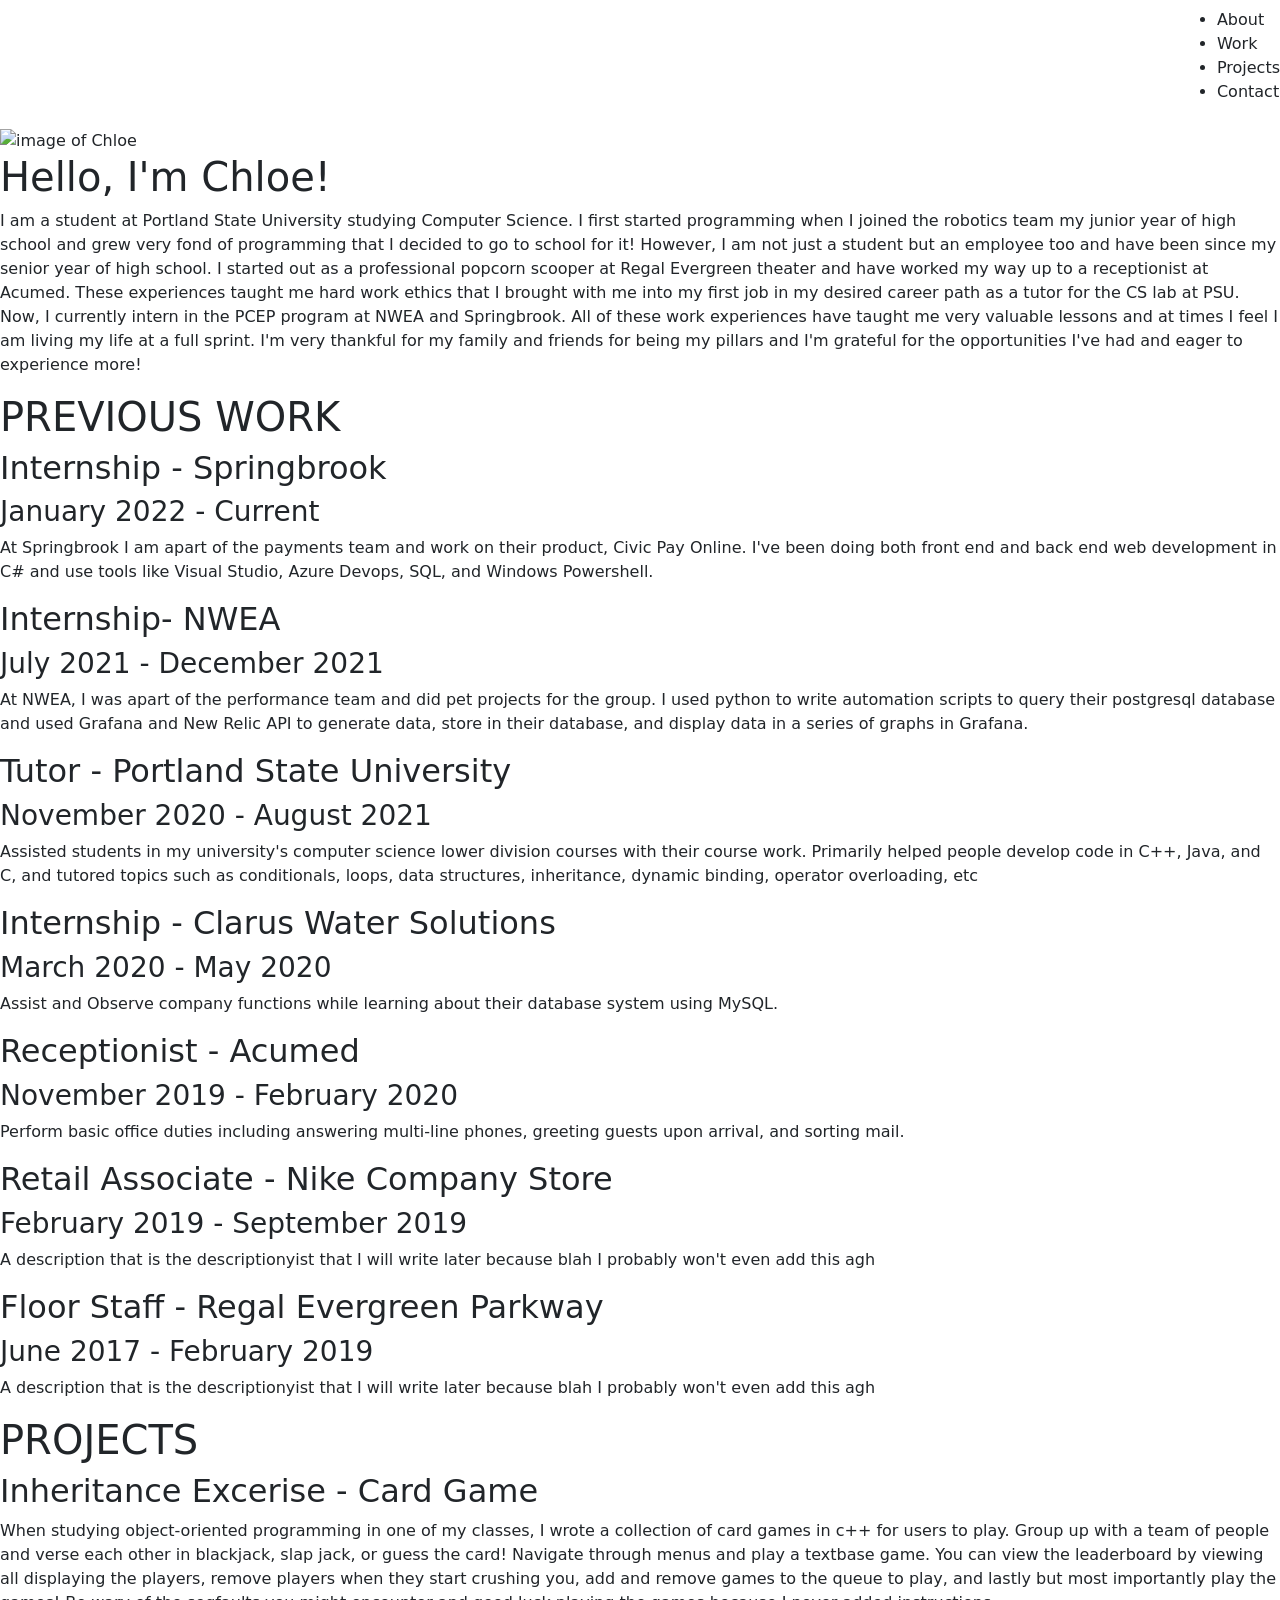
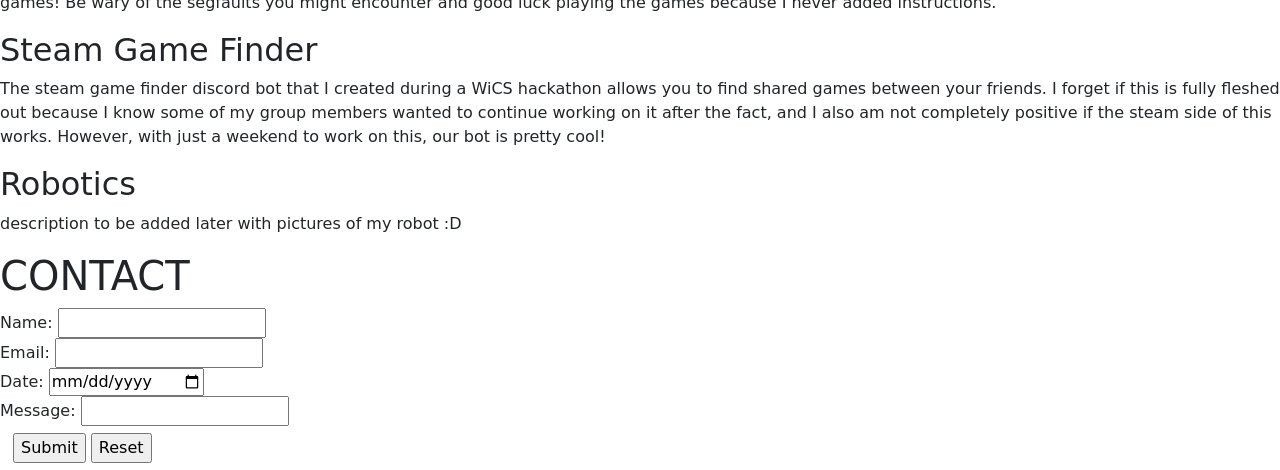
==== index.html @ a18c708b "Rename home_page.html to index.html" ====
<!DOCTYPE html>
<html lang="en">

<head>
    <meta charset="UTF-8" />
    <meta http-equiv="X-UA-Compatible" content="IE=edge" />
    <meta name="viewport" content="width=device-width, initial-scale=1.0" />
    <link rel="stylesheet" href="https://cdn.jsdelivr.net/npm/bootstrap@5.0.2/dist/css/bootstrap.min.css" />
    <link rel="stylesheet" href="../final_project/styles.css" />
    <link rel="stylesheet" href="../final_project/home_page.css" />
    <title>Chloe Holland</title>
</head>

<body>
    <div class="navbar-wrapper">
        <nav class="navbar">
            <img href="#" />
            <!-- <div class="dropdown">
                <button class="dropbtn">Menu</button>
                <div class="dropdown-content"> -->
            <ul class="nav-list">
                <li class="list-item">
                    <a class="nav-link" href="#about"> About</a>
                </li>
                <li class="list-item">
                    <a class="nav-link" href="#prev-work">Work</a>
                </li>
                <li class="list-item">
                    <a class="nav-link" href="#projects">Projects</a>
                </li>
                <li class="list-item">
                    <a class="nav-link" href="#contact">Contact</a>
                </li>
            </ul>
            <!-- </div>
            </div> -->
        </nav>
    </div>

    <div id="about">
        <!-- <h1>ABOUT</h1> -->
        <img class="image" src="picture.jpeg" alt="image of Chloe" width="200" height="200" />
        <h1>Hello, I'm Chloe!</h1>
        <p class="text">
            I am a student at Portland State University studying Computer Science. I first started programming when I joined the robotics team my junior year of high school and grew very fond of programming that I decided to go to school for it! However, I am not
            just a student but an employee too and have been since my senior year of high school. I started out as a professional popcorn scooper at Regal Evergreen theater and have worked my way up to a receptionist at Acumed. These experiences taught
            me hard work ethics that I brought with me into my first job in my desired career path as a tutor for the CS lab at PSU. Now, I currently intern in the PCEP program at NWEA and Springbrook. All of these work experiences have taught me very
            valuable lessons and at times I feel I am living my life at a full sprint. I'm very thankful for my family and friends for being my pillars and I'm grateful for the opportunities I've had and eager to experience more!
        </p>
    </div>
    <div id="prev-work">
        <h1>PREVIOUS WORK</h1>
        <h2>Internship - Springbrook</h2>
        <h3>January 2022 - Current</h3>
        <p>
            At Springbrook I am apart of the payments team and work on their product, Civic Pay Online. I've been doing both front end and back end web development in C# and use tools like Visual Studio, Azure Devops, SQL, and Windows Powershell.
        </p>
        <h2>Internship- NWEA</h2>
        <h3>July 2021 - December 2021</h3>
        <p>
            At NWEA, I was apart of the performance team and did pet projects for the group. I used python to write automation scripts to query their postgresql database and used Grafana and New Relic API to generate data, store in their database, and display data
            in a series of graphs in Grafana.
        </p>
        <h2>Tutor - Portland State University</h2>
        <h3>November 2020 - August 2021</h3>
        <p>
            Assisted students in my university's computer science lower division courses with their course work. Primarily helped people develop code in C++, Java, and C, and tutored topics such as conditionals, loops, data structures, inheritance, dynamic binding,
            operator overloading, etc
        </p>
        <h2>Internship - Clarus Water Solutions</h2>
        <h3>March 2020 - May 2020</h3>
        <p>
            Assist and Observe company functions while learning about their database system using MySQL.
        </p>
        <h2>Receptionist - Acumed</h2>
        <h3>November 2019 - February 2020</h3>
        <p>
            Perform basic office duties including answering multi-line phones, greeting guests upon arrival, and sorting mail.
        </p>
        <h2>Retail Associate - Nike Company Store</h2>
        <h3>February 2019 - September 2019</h3>
        <p>
            A description that is the descriptionyist that I will write later because blah I probably won't even add this agh
        </p>
        <h2>Floor Staff - Regal Evergreen Parkway</h2>
        <h3>June 2017 - February 2019</h3>
        <p>
            A description that is the descriptionyist that I will write later because blah I probably won't even add this agh
        </p>
    </div>
    <div id="projects">
        <h1>PROJECTS</h1>
        <h2>Inheritance Excerise - Card Game</h2>
        <p>
            When studying object-oriented programming in one of my classes, I wrote a collection of card games in c++ for users to play. Group up with a team of people and verse each other in blackjack, slap jack, or guess the card! Navigate through menus and play
            a textbase game. You can view the leaderboard by viewing all displaying the players, remove players when they start crushing you, add and remove games to the queue to play, and lastly but most importantly play the games! Be wary of the segfaults
            you might encounter and good luck playing the games because I never added instructions.
        </p>
        <h2>Steam Game Finder</h2>
        <p>
            The steam game finder discord bot that I created during a WiCS hackathon allows you to find shared games between your friends. I forget if this is fully fleshed out because I know some of my group members wanted to continue working on it after the fact,
            and I also am not completely positive if the steam side of this works. However, with just a weekend to work on this, our bot is pretty cool!
        </p>
        <h2>Robotics</h2>
        <p>description to be added later with pictures of my robot :D</p>
    </div>
    <div id="contact">
        <h1>CONTACT</h1>
        <form>
            <label class="label" for="name">Name: </label>
            <input type="text" name="Name" id="name" /> <br />
            <label class="label" for="email">Email: </label>
            <input type="email" name="Email" id="email" /> <br />
            <label class="label" for="date">Date: </label>
            <input type="date" name="Date" id="date" /> <br />
            <label class="label" for="message">Message: </label>
            <input type="text" name="Message" id="message" /> <br />
            <div class="btn">
                <input type="submit" value="Submit" />
                <input type="reset" value="Reset" />
            </div>
        </form>
    </div>
</body>

</html>
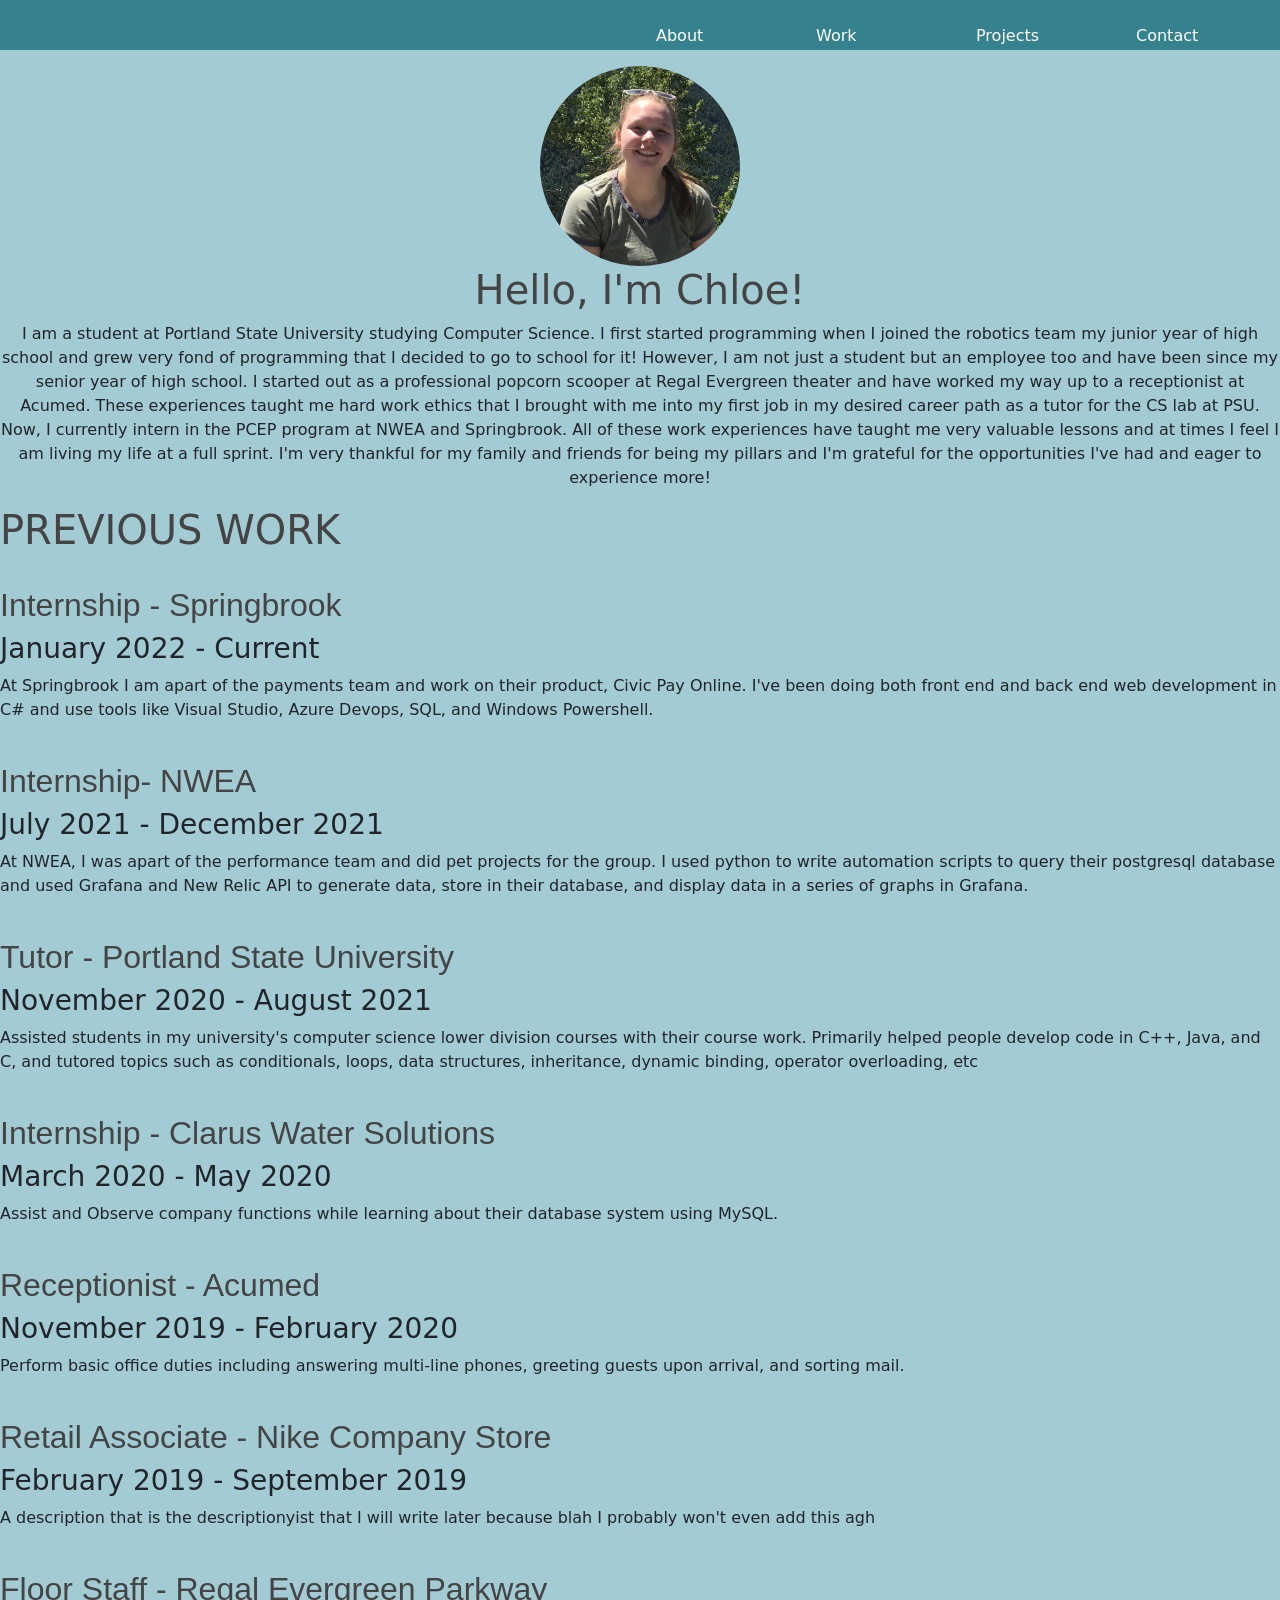
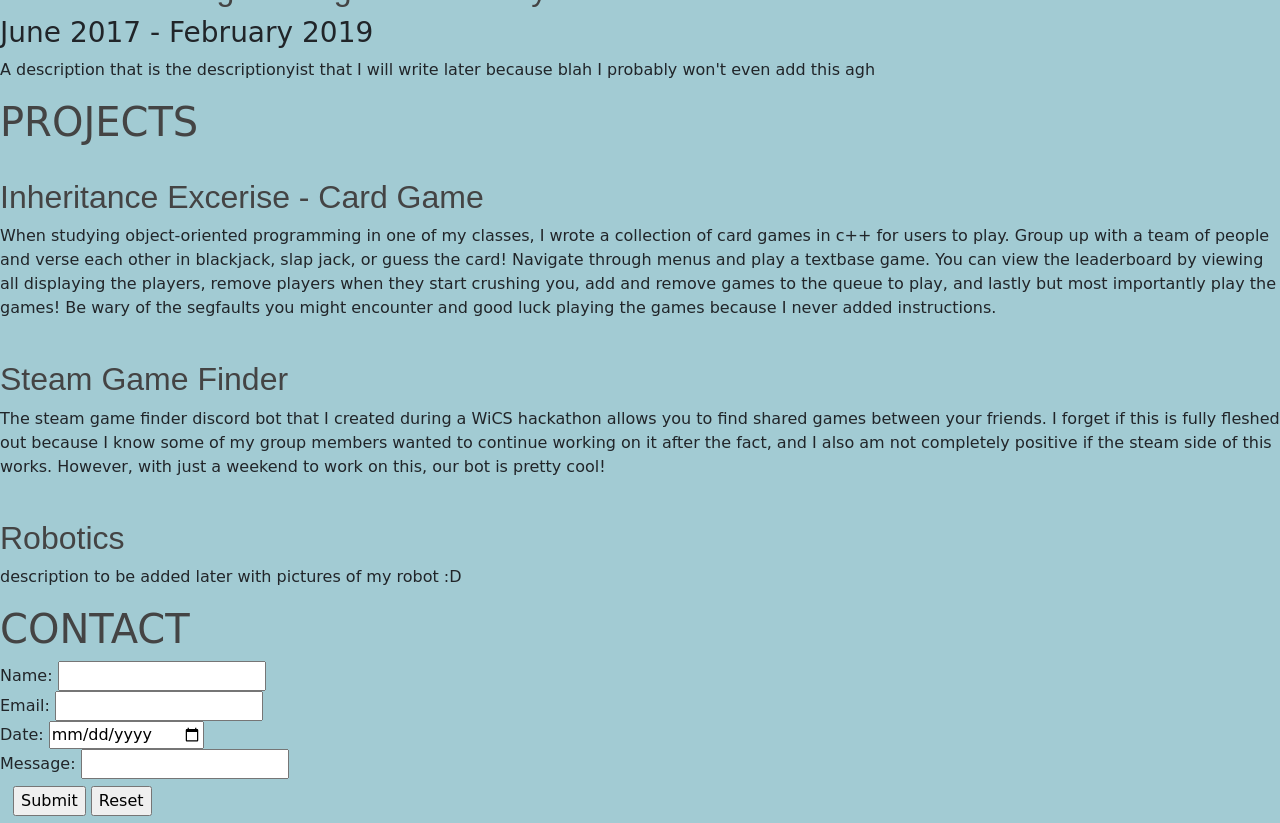
==== commit 26adec4b: "fix link to css page" ====
--- a/index.html
+++ b/index.html
@@ -6,8 +6,8 @@
     <meta http-equiv="X-UA-Compatible" content="IE=edge" />
     <meta name="viewport" content="width=device-width, initial-scale=1.0" />
     <link rel="stylesheet" href="https://cdn.jsdelivr.net/npm/bootstrap@5.0.2/dist/css/bootstrap.min.css" />
-    <link rel="stylesheet" href="../final_project/styles.css" />
-    <link rel="stylesheet" href="../final_project/home_page.css" />
+    <link rel="stylesheet" href="../styles.css" />
+    <link rel="stylesheet" href="../home_page.css" />
     <title>Chloe Holland</title>
 </head>
 
@@ -123,4 +123,4 @@
     </div>
 </body>
 
-</html>
+</html>
--- a/styles.css
+++ b/styles.css
@@ -0,0 +1,7 @@
+:root {
+    --primary: rgb(54, 129, 142);
+    --primarymid: rgb(113, 176, 187);
+    --primarylight: rgb(162, 203, 211);
+    --secondary: #555555;
+    --text: #444444;
+}
--- a/home_page.css
+++ b/home_page.css
@@ -0,0 +1,65 @@
+.navbar-wrapper {
+    width: 100%;
+    height: auto;
+    background-color: var(--primary);
+}
+
+.navbar {
+    display: grid;
+    grid-template-columns: 3fr 3fr;
+    height: 50px;
+    align-items: center;
+    overflow: hidden;
+}
+
+.nav-list {
+    list-style-type: none;
+    display: grid;
+    grid-template-columns: repeat(4, 1fr);
+    margin: 0;
+    padding: 0;
+}
+
+.list-item {
+    display: inline-block;
+}
+
+.nav-link {
+    display: block;
+    padding: 1em;
+    background-color: lightgray;
+    background-color: var(--primary);
+    color: white;
+    text-decoration: none;
+}
+
+.nav-link:hover {
+    background-color: var(--secondary);
+    color: white;
+}
+
+body {
+    background-color: var(--primarylight);
+    /* padding-top: 2em; */
+    /* display: grid;
+    grid-template-rows: repeat(5, 3fr); */
+}
+
+h1 {
+    color: #444444;
+}
+
+h2 {
+    padding-top: 0.75em;
+    color: #444444;
+    font-family: 'Lucida Sans', 'Lucida Sans Regular', 'Lucida Grande', 'Lucida Sans Unicode', Geneva, Verdana, sans-serif;
+}
+
+#about {
+    text-align: center;
+    padding-top: 1em;
+}
+
+#about .image {
+    border-radius: 100%;
+}
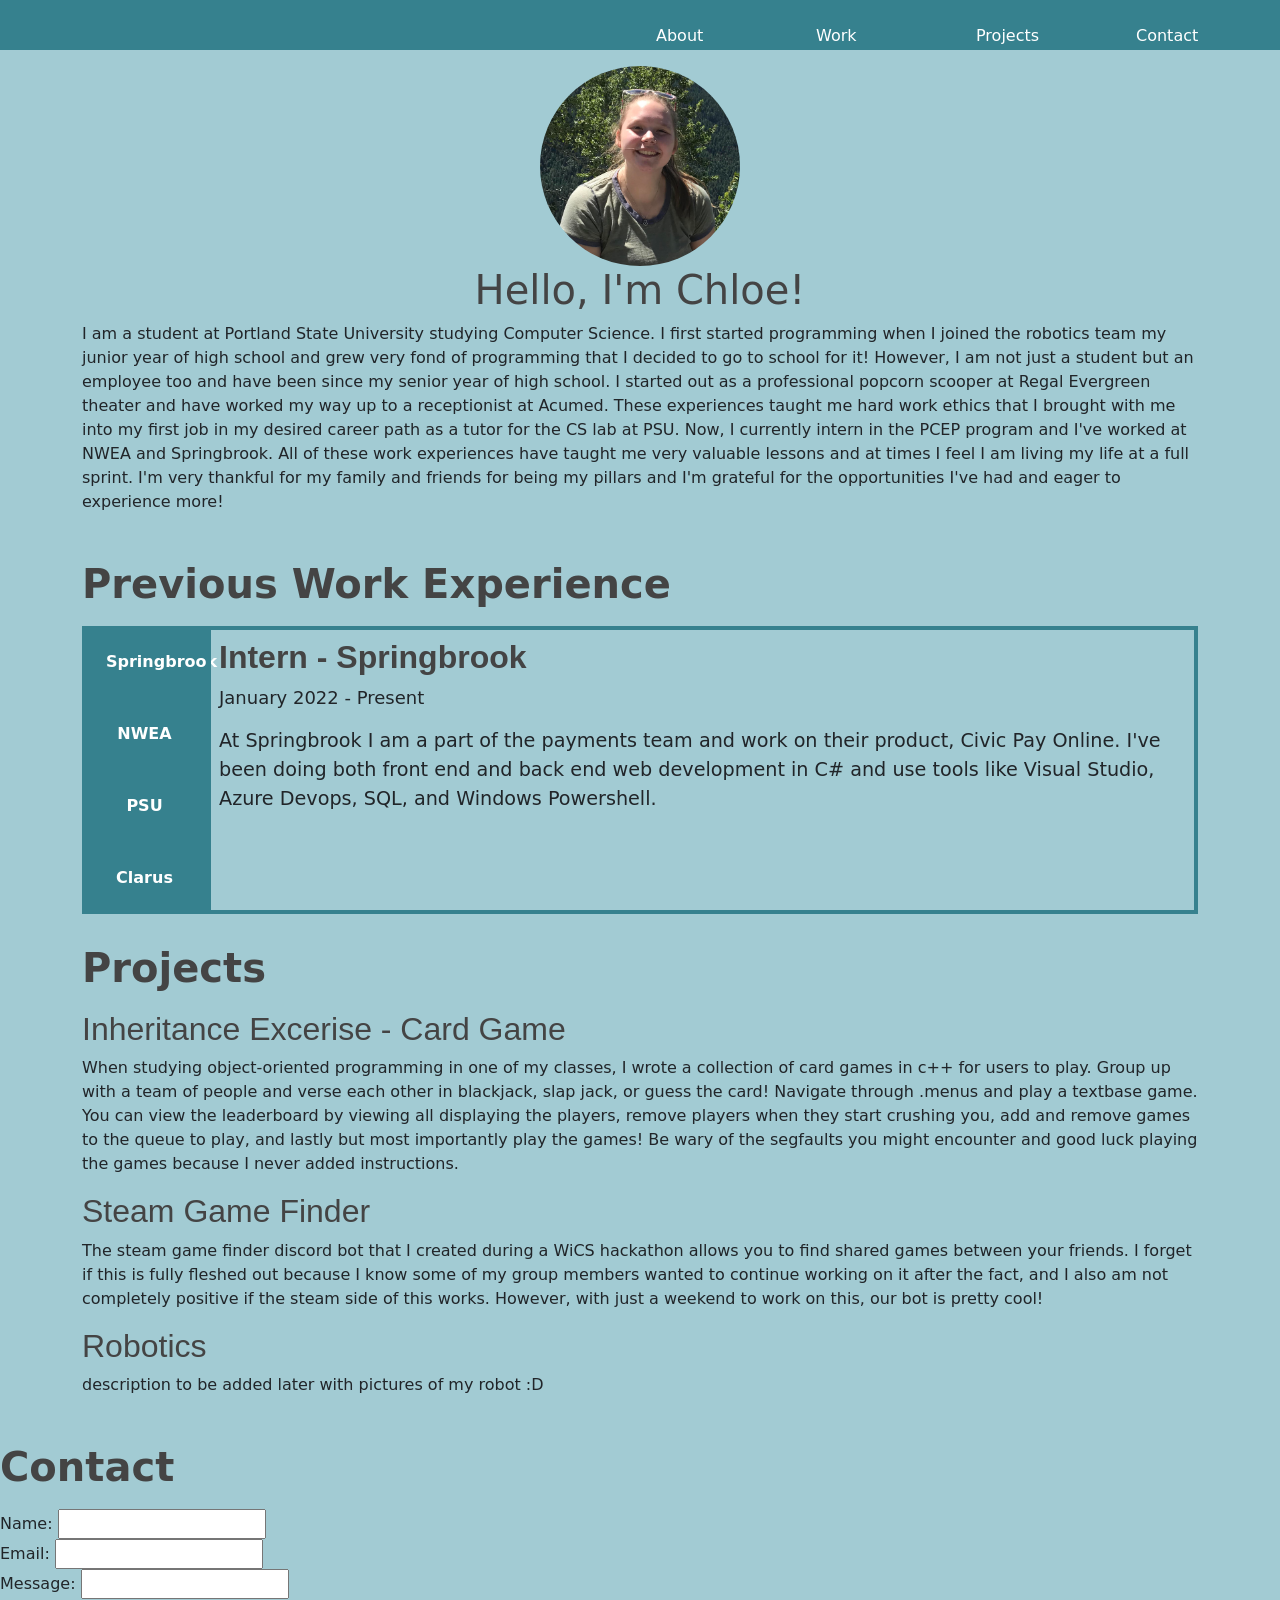
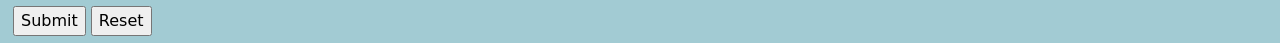
==== commit 12443615: "Formatted previous work experience section." ====
--- a/index.html
+++ b/index.html
@@ -6,8 +6,10 @@
     <meta http-equiv="X-UA-Compatible" content="IE=edge" />
     <meta name="viewport" content="width=device-width, initial-scale=1.0" />
     <link rel="stylesheet" href="https://cdn.jsdelivr.net/npm/bootstrap@5.0.2/dist/css/bootstrap.min.css" />
-    <link rel="stylesheet" href="../styles.css" />
-    <link rel="stylesheet" href="../home_page.css" />
+    <link rel="stylesheet" href="styles.css" />
+    <link rel="stylesheet" href="index.css" />
+    <link rel="stylesheet" href="prevWork.css" />
+    <script src="index.js"></script>
     <title>Chloe Holland</title>
 </head>
 
@@ -37,62 +39,72 @@
         </nav>
     </div>
 
-    <div id="about">
-        <!-- <h1>ABOUT</h1> -->
+    <div id="about" class="container">
         <img class="image" src="picture.jpeg" alt="image of Chloe" width="200" height="200" />
         <h1>Hello, I'm Chloe!</h1>
         <p class="text">
             I am a student at Portland State University studying Computer Science. I first started programming when I joined the robotics team my junior year of high school and grew very fond of programming that I decided to go to school for it! However, I am not
             just a student but an employee too and have been since my senior year of high school. I started out as a professional popcorn scooper at Regal Evergreen theater and have worked my way up to a receptionist at Acumed. These experiences taught
-            me hard work ethics that I brought with me into my first job in my desired career path as a tutor for the CS lab at PSU. Now, I currently intern in the PCEP program at NWEA and Springbrook. All of these work experiences have taught me very
-            valuable lessons and at times I feel I am living my life at a full sprint. I'm very thankful for my family and friends for being my pillars and I'm grateful for the opportunities I've had and eager to experience more!
+            me hard work ethics that I brought with me into my first job in my desired career path as a tutor for the CS lab at PSU. Now, I currently intern in the PCEP program and I've worked at NWEA and Springbrook. All of these work experiences have
+            taught me very valuable lessons and at times I feel I am living my life at a full sprint. I'm very thankful for my family and friends for being my pillars and I'm grateful for the opportunities I've had and eager to experience more!
         </p>
     </div>
-    <div id="prev-work">
-        <h1>PREVIOUS WORK</h1>
-        <h2>Internship - Springbrook</h2>
-        <h3>January 2022 - Current</h3>
-        <p>
-            At Springbrook I am apart of the payments team and work on their product, Civic Pay Online. I've been doing both front end and back end web development in C# and use tools like Visual Studio, Azure Devops, SQL, and Windows Powershell.
-        </p>
-        <h2>Internship- NWEA</h2>
-        <h3>July 2021 - December 2021</h3>
-        <p>
-            At NWEA, I was apart of the performance team and did pet projects for the group. I used python to write automation scripts to query their postgresql database and used Grafana and New Relic API to generate data, store in their database, and display data
-            in a series of graphs in Grafana.
-        </p>
-        <h2>Tutor - Portland State University</h2>
-        <h3>November 2020 - August 2021</h3>
-        <p>
-            Assisted students in my university's computer science lower division courses with their course work. Primarily helped people develop code in C++, Java, and C, and tutored topics such as conditionals, loops, data structures, inheritance, dynamic binding,
-            operator overloading, etc
-        </p>
-        <h2>Internship - Clarus Water Solutions</h2>
-        <h3>March 2020 - May 2020</h3>
-        <p>
-            Assist and Observe company functions while learning about their database system using MySQL.
-        </p>
-        <h2>Receptionist - Acumed</h2>
-        <h3>November 2019 - February 2020</h3>
-        <p>
-            Perform basic office duties including answering multi-line phones, greeting guests upon arrival, and sorting mail.
-        </p>
-        <h2>Retail Associate - Nike Company Store</h2>
-        <h3>February 2019 - September 2019</h3>
-        <p>
-            A description that is the descriptionyist that I will write later because blah I probably won't even add this agh
-        </p>
-        <h2>Floor Staff - Regal Evergreen Parkway</h2>
-        <h3>June 2017 - February 2019</h3>
-        <p>
-            A description that is the descriptionyist that I will write later because blah I probably won't even add this agh
-        </p>
+    <div id="prev-work" class="container">
+        <h1 class="section-header">Previous Work Experience</h1>
+        <div class="grid-container">
+            <div class="tabs">
+                <button type="button" class="tab tab0" onclick="showAndHide('descr0')">
+            Springbrook
+          </button>
+                <button type="button" class="tab tab1" onclick="showAndHide('descr1')">
+            NWEA
+          </button>
+                <button type="button" class="tab tab2" onclick="showAndHide('descr2')">
+            PSU
+          </button>
+                <button type="button" class="tab tab3" onclick="showAndHide('descr3')">
+            Clarus
+          </button>
+            </div>
+            <div class="descriptions">
+                <div class="descr descr0" style="display: block">
+                    <h2 class="job-title">Intern - Springbrook</h2>
+                    <p class="job-date">January 2022 - Present</p>
+                    <p class="job-descr">
+                        At Springbrook I am a part of the payments team and work on their product, Civic Pay Online. I've been doing both front end and back end web development in C# and use tools like Visual Studio, Azure Devops, SQL, and Windows Powershell.
+                    </p>
+                </div>
+                <div class="descr descr1" style="display: none">
+                    <h2 class="job-title">Intern - NWEA</h2>
+                    <p class="job-date">July 2021 - December 2021</p>
+                    <p class="job-descr">
+                        At NWEA, I was a part of the performance team and did pet projects for the group. I used python to write automation scripts to query their postgresql database and used Grafana and New Relic API to generate data, store in their database, and display data
+                        in a series of graphs in Grafana.
+                    </p>
+                </div>
+                <div class="descr descr2" style="display: none">
+                    <h2 class="job-title">Tutor - Portland State University</h2>
+                    <p class="job-date">November 2020 - August 2021</p>
+                    <p class="job-descr">
+                        Assisted students in my university's computer science lower division courses with their course work. Primarily helped people develop code in C++, Java, and C, and tutored topics such as conditionals, loops, data structures, inheritance, dynamic binding,
+                        operator overloading, etc
+                    </p>
+                </div>
+                <div class="descr descr3" style="display: none">
+                    <h2 class="job-title">Intern - Clarus Water Solutions</h2>
+                    <p class="job-date">March 2020 - May 2020</p>
+                    <p class="job-descr">
+                        Assist and Observe company functions while learning about their database system using MySQL.
+                    </p>
+                </div>
+            </div>
+        </div>
     </div>
-    <div id="projects">
-        <h1>PROJECTS</h1>
+    <div id="projects" class="container">
+        <h1 class="section-header">Projects</h1>
         <h2>Inheritance Excerise - Card Game</h2>
         <p>
-            When studying object-oriented programming in one of my classes, I wrote a collection of card games in c++ for users to play. Group up with a team of people and verse each other in blackjack, slap jack, or guess the card! Navigate through menus and play
+            When studying object-oriented programming in one of my classes, I wrote a collection of card games in c++ for users to play. Group up with a team of people and verse each other in blackjack, slap jack, or guess the card! Navigate through .menus and play
             a textbase game. You can view the leaderboard by viewing all displaying the players, remove players when they start crushing you, add and remove games to the queue to play, and lastly but most importantly play the games! Be wary of the segfaults
             you might encounter and good luck playing the games because I never added instructions.
         </p>
@@ -105,14 +117,12 @@
         <p>description to be added later with pictures of my robot :D</p>
     </div>
     <div id="contact">
-        <h1>CONTACT</h1>
+        <h1 class="section-header">Contact</h1>
         <form>
             <label class="label" for="name">Name: </label>
             <input type="text" name="Name" id="name" /> <br />
             <label class="label" for="email">Email: </label>
             <input type="email" name="Email" id="email" /> <br />
-            <label class="label" for="date">Date: </label>
-            <input type="date" name="Date" id="date" /> <br />
             <label class="label" for="message">Message: </label>
             <input type="text" name="Message" id="message" /> <br />
             <div class="btn">
--- a/styles.css
+++ b/styles.css
@@ -4,4 +4,4 @@
     --primarylight: rgb(162, 203, 211);
     --secondary: #555555;
     --text: #444444;
-}
+}
--- a/index.css
+++ b/index.css
@@ -0,0 +1,75 @@
+h1 {
+    color: #444444;
+}
+
+.section-header {
+    padding-top: 0.75em;
+    padding-bottom: 0.25em;
+    font-weight: bolder;
+}
+
+.navbar-wrapper {
+    width: 100%;
+    height: auto;
+    background-color: var(--primary);
+}
+
+.navbar {
+    display: grid;
+    grid-template-columns: 3fr 3fr;
+    height: 50px;
+    align-items: center;
+    overflow: hidden;
+}
+
+.nav-list {
+    list-style-type: none;
+    display: grid;
+    grid-template-columns: repeat(4, 1fr);
+    margin: 0;
+    padding: 0;
+}
+
+.list-item {
+    display: inline-block;
+}
+
+.nav-link {
+    display: block;
+    padding: 1em;
+    background-color: lightgray;
+    background-color: var(--primary);
+    color: white;
+    text-decoration: none;
+}
+
+.nav-link:hover {
+    background-color: var(--secondary);
+    color: white;
+}
+
+body {
+    background-color: var(--primarylight);
+    /* padding-top: 2em; */
+    /* display: grid;
+    grid-template-rows: repeat(5, 3fr); */
+}
+
+h2 {
+    /* padding-top: 0.75em; */
+    color: #444444;
+    font-family: 'Lucida Sans', 'Lucida Sans Regular', 'Lucida Grande', 'Lucida Sans Unicode', Geneva, Verdana, sans-serif;
+}
+
+#about {
+    text-align: center;
+    padding-top: 1em;
+}
+
+#about .image {
+    border-radius: 100%;
+}
+
+#about .text {
+    text-align: left;
+}
--- a/prevWork.css
+++ b/prevWork.css
@@ -0,0 +1,99 @@
+.grid-container {
+    display: grid;
+    grid-template-columns: auto auto;
+    grid-template-rows: 100%;
+}
+
+.tab {
+    width: 125px;
+    display: block;
+    background-color: var(--primary);
+    color: white;
+    text-align: center;
+    font-weight: bold;
+    font-size: medium;
+    border: none;
+    padding: 24px;
+}
+
+.tab:hover {
+    background-color: var(--secondary);
+}
+
+.descriptions {
+    border-style: solid;
+    border-width: 0.25em;
+    border-color: var(--primary);
+    padding: 0.5em;
+    height: 288px;
+    overflow: hidden;
+}
+
+.job-title {
+    font-weight: bold;
+}
+
+@media (min-width: 1025px) {
+    .job-title {
+        font-size: xx-large;
+    }
+    .job-date {
+        font-size: large;
+    }
+    .job-descr {
+        font-size: larger;
+    }
+}
+
+@media (min-width: 516px) and (max-width: 1024px) {
+    .job-title {
+        font-size: x-large;
+    }
+    .job-date {
+        font-size: medium;
+    }
+    .job-descr {
+        font-size: large;
+    }
+}
+
+@media (min-width: 300px) and (max-width: 515px) {
+    .descriptions {
+        border: none;
+        height: auto;
+    }
+    .tab {
+        width: 120px;
+        padding: 16px;
+    }
+    .job-title {
+        font-size: large;
+    }
+    .job-date {
+        font-size: small;
+    }
+    .job-descr {
+        font-size: medium;
+    }
+}
+
+@media (max-width: 299px) {
+    .descriptions {
+        border: none;
+        height: auto;
+    }
+    .tab {
+        width: 90px;
+        font-size: x-small;
+        padding: 18px;
+    }
+    .job-title {
+        font-size: smaller;
+    }
+    .job-date {
+        font-size: x-small;
+    }
+    .job-descr {
+        font-size: smaller;
+    }
+}
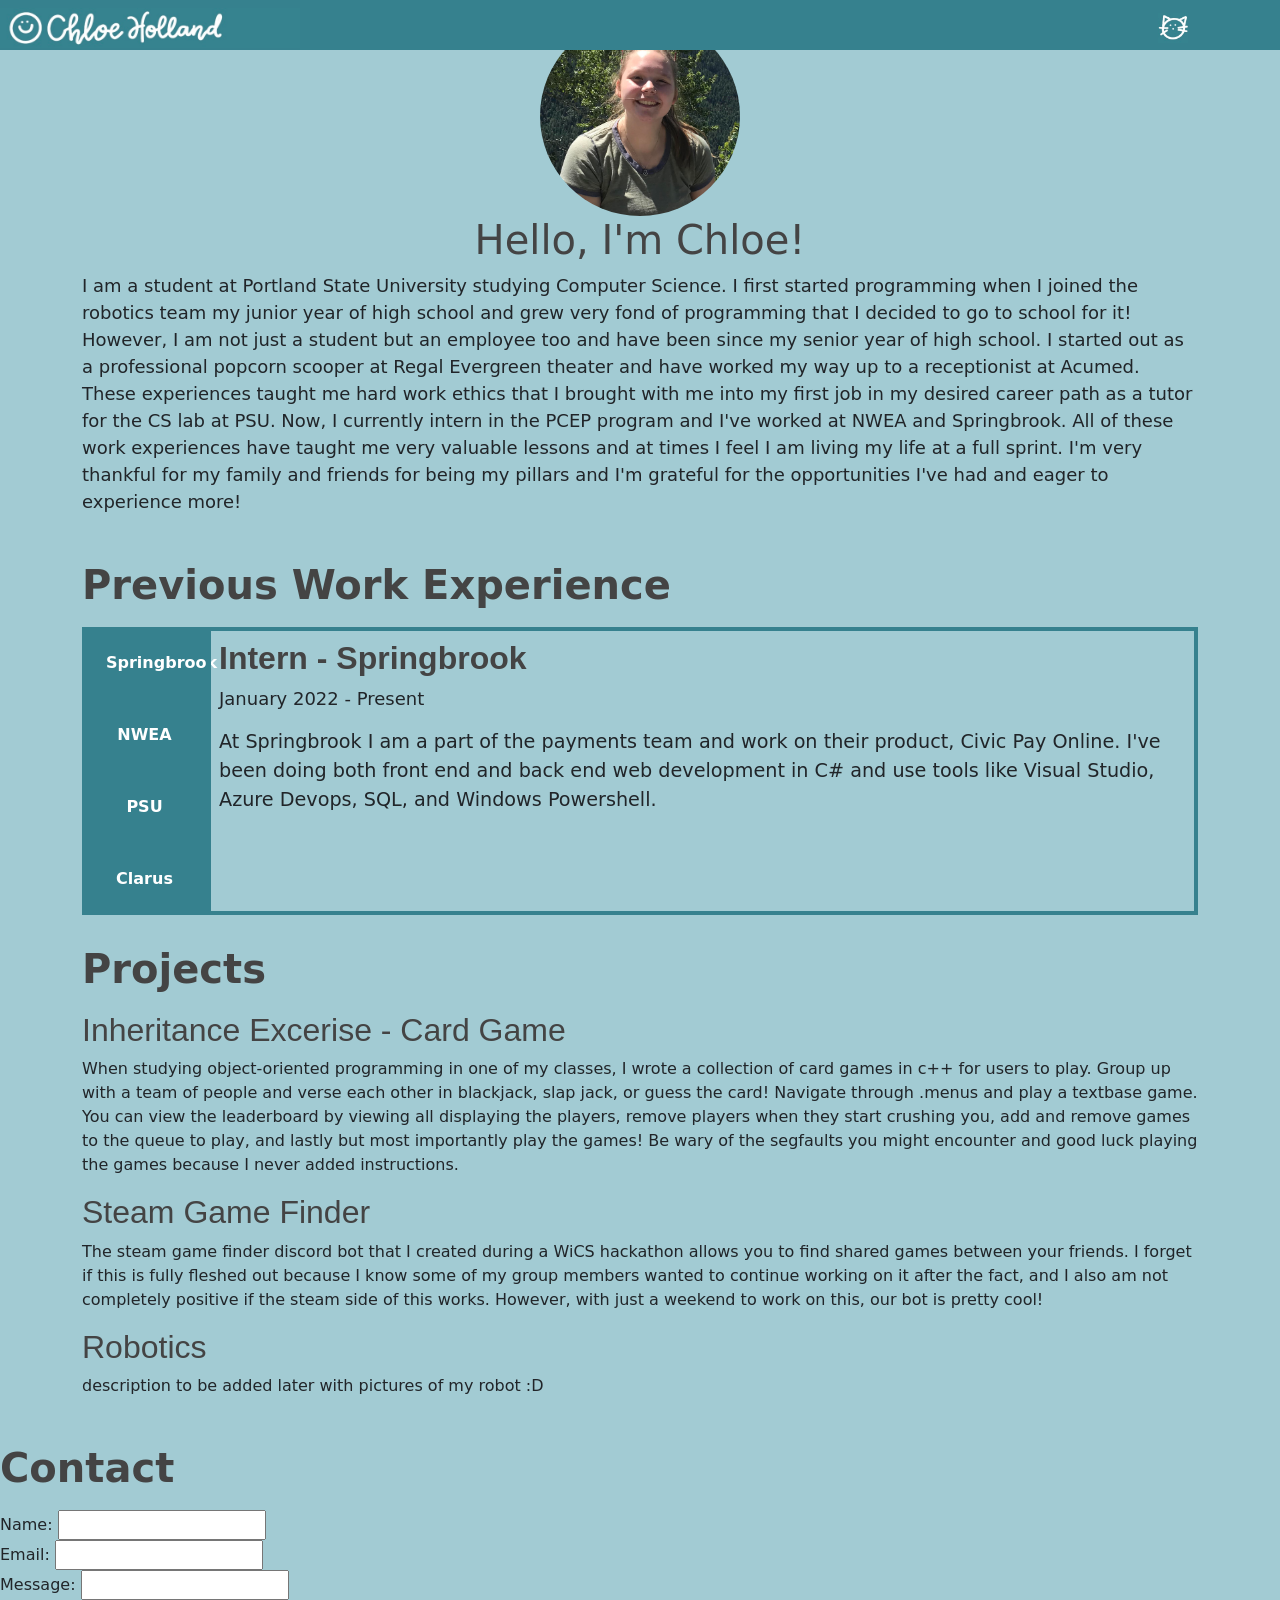
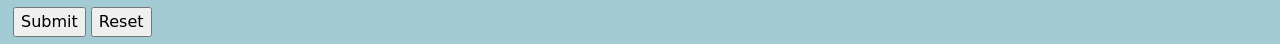
==== commit 84fb794b: "created files for dif sections and images for nav" ====
--- a/index.html
+++ b/index.html
@@ -6,9 +6,11 @@
     <meta http-equiv="X-UA-Compatible" content="IE=edge" />
     <meta name="viewport" content="width=device-width, initial-scale=1.0" />
     <link rel="stylesheet" href="https://cdn.jsdelivr.net/npm/bootstrap@5.0.2/dist/css/bootstrap.min.css" />
-    <link rel="stylesheet" href="styles.css" />
-    <link rel="stylesheet" href="index.css" />
-    <link rel="stylesheet" href="prevWork.css" />
+    <link rel="stylesheet" href="css_pages/styles.css" />
+    <link rel="stylesheet" href="css_pages/shared.css" />
+    <link rel="stylesheet" href="css_pages/prev_work.css" />
+    <link rel="stylesheet" href="css_pages/navbar.css" />
+
     <script src="index.js"></script>
     <title>Chloe Holland</title>
 </head>
@@ -16,11 +18,19 @@
 <body>
     <div class="navbar-wrapper">
         <nav class="navbar">
-            <img href="#" />
+            <img src="images/header_image.jpg" alt="logo" width="300" height="40" />
+            <button type="button" class="header-button">
+          <img
+            src="images/menu_button.jpg"
+            alt="menu button"
+            width="30"
+            height="30"
+          />
+        </button>
             <!-- <div class="dropdown">
                 <button class="dropbtn">Menu</button>
                 <div class="dropdown-content"> -->
-            <ul class="nav-list">
+            <!-- <ul class="nav-list">
                 <li class="list-item">
                     <a class="nav-link" href="#about"> About</a>
                 </li>
@@ -33,14 +43,14 @@
                 <li class="list-item">
                     <a class="nav-link" href="#contact">Contact</a>
                 </li>
-            </ul>
+            </ul> -->
             <!-- </div>
             </div> -->
         </nav>
     </div>
 
     <div id="about" class="container">
-        <img class="image" src="picture.jpeg" alt="image of Chloe" width="200" height="200" />
+        <img class="image" src="images/self_portrait.jpeg" alt="image of Chloe" width="200" height="200" />
         <h1>Hello, I'm Chloe!</h1>
         <p class="text">
             I am a student at Portland State University studying Computer Science. I first started programming when I joined the robotics team my junior year of high school and grew very fond of programming that I decided to go to school for it! However, I am not
--- a/css_pages/styles.css
+++ b/css_pages/styles.css
@@ -0,0 +1,7 @@
+:root {
+    --primary: rgb(54, 129, 142);
+    --primarymid: rgb(113, 176, 187);
+    --primarylight: rgb(162, 203, 211);
+    --secondary: #555555;
+    --text: #444444;
+}
--- a/css_pages/shared.css
+++ b/css_pages/shared.css
@@ -0,0 +1,46 @@
+h1 {
+    color: #444444;
+}
+
+.section-header {
+    padding-top: 0.75em;
+    padding-bottom: 0.25em;
+    font-weight: bolder;
+}
+
+body {
+    background-color: var(--primarylight);
+    /* padding-top: 2em; */
+    /* display: grid;
+    grid-template-rows: repeat(5, 3fr); */
+}
+
+h2 {
+    /* padding-top: 0.75em; */
+    color: #444444;
+    font-family: 'Lucida Sans', 'Lucida Sans Regular', 'Lucida Grande', 'Lucida Sans Unicode', Geneva, Verdana, sans-serif;
+}
+
+#about {
+    text-align: center;
+    padding-top: 1em;
+}
+
+#about .image {
+    border-radius: 100%;
+}
+
+#about .text {
+    text-align: left;
+    font-size: large;
+}
+
+.header-button {
+    border: none;
+    background-color: var(--primary);
+    width: 40px;
+}
+
+.header-button:hover {
+    background-color: var(--secondary);
+}
--- a/css_pages/prev_work.css
+++ b/css_pages/prev_work.css
@@ -0,0 +1,99 @@
+.grid-container {
+    display: grid;
+    grid-template-columns: auto auto;
+    grid-template-rows: 100%;
+}
+
+.tab {
+    width: 125px;
+    display: block;
+    background-color: var(--primary);
+    color: white;
+    text-align: center;
+    font-weight: bold;
+    font-size: medium;
+    border: none;
+    padding: 24px;
+}
+
+.tab:hover {
+    background-color: var(--secondary);
+}
+
+.descriptions {
+    border-style: solid;
+    border-width: 0.25em;
+    border-color: var(--primary);
+    padding: 0.5em;
+    height: 288px;
+    overflow: hidden;
+}
+
+.job-title {
+    font-weight: bold;
+}
+
+@media (max-width: 299px) {
+    .descriptions {
+        border: none;
+        height: auto;
+    }
+    .tab {
+        width: 90px;
+        font-size: x-small;
+        padding: 18px;
+    }
+    .job-title {
+        font-size: smaller;
+    }
+    .job-date {
+        font-size: x-small;
+    }
+    .job-descr {
+        font-size: smaller;
+    }
+}
+
+@media (min-width: 300px) and (max-width: 515px) {
+    .descriptions {
+        border: none;
+        height: auto;
+    }
+    .tab {
+        width: 120px;
+        padding: 16px;
+    }
+    .job-title {
+        font-size: large;
+    }
+    .job-date {
+        font-size: small;
+    }
+    .job-descr {
+        font-size: medium;
+    }
+}
+
+@media (min-width: 516px) and (max-width: 1024px) {
+    .job-title {
+        font-size: x-large;
+    }
+    .job-date {
+        font-size: medium;
+    }
+    .job-descr {
+        font-size: large;
+    }
+}
+
+@media (min-width: 1025px) {
+    .job-title {
+        font-size: xx-large;
+    }
+    .job-date {
+        font-size: large;
+    }
+    .job-descr {
+        font-size: larger;
+    }
+}
--- a/css_pages/navbar.css
+++ b/css_pages/navbar.css
@@ -0,0 +1,40 @@
+.navbar-wrapper {
+    width: 100%;
+    height: auto;
+    background-color: var(--primary);
+    position: fixed;
+}
+
+.navbar {
+    display: grid;
+    grid-template-columns: 9fr 1fr;
+    height: 50px;
+    align-items: center;
+    overflow: hidden;
+}
+
+.nav-list {
+    list-style-type: none;
+    display: grid;
+    grid-template-columns: repeat(4, 1fr);
+    margin: 0;
+    padding: 0;
+}
+
+.list-item {
+    display: inline-block;
+}
+
+.nav-link {
+    display: block;
+    padding: 1em;
+    background-color: lightgray;
+    background-color: var(--primary);
+    color: white;
+    text-decoration: none;
+}
+
+.nav-link:hover {
+    background-color: var(--secondary);
+    color: white;
+}
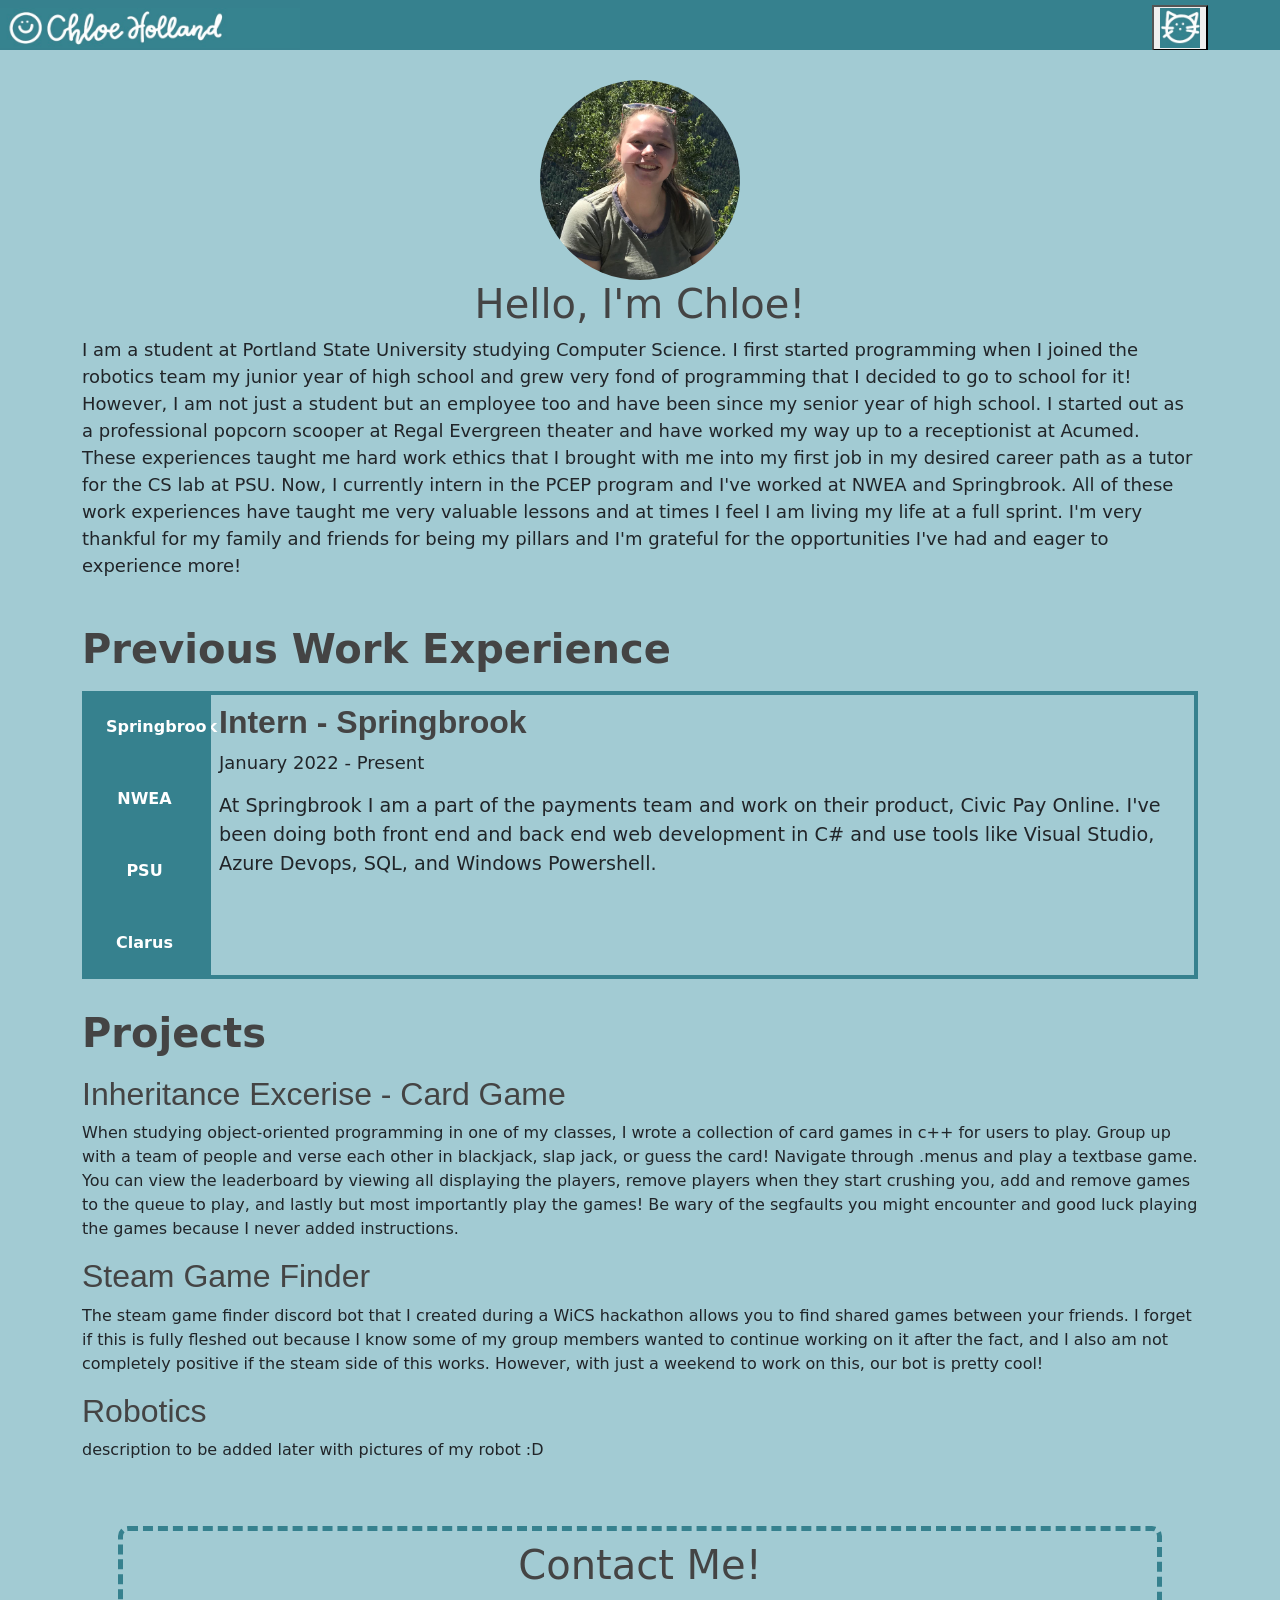
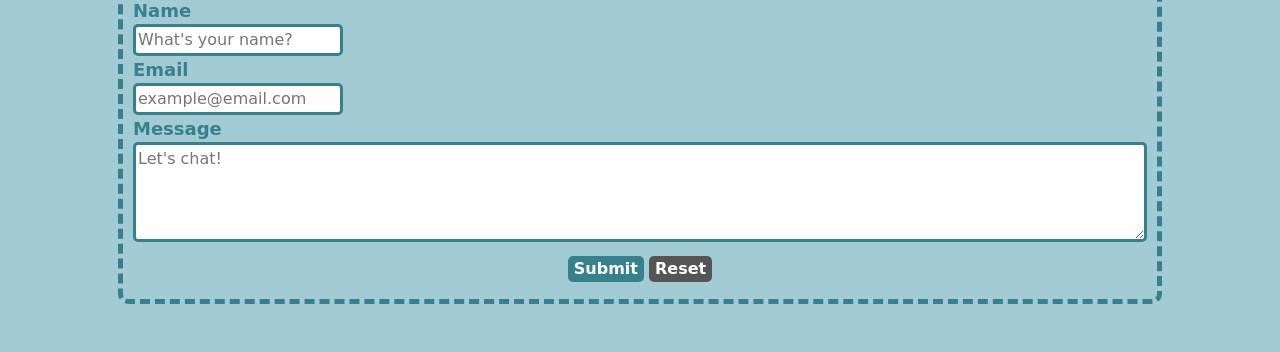
==== commit 5496a559: "Fixed some stuff about navbar but mostly format contact form" ====
--- a/index.html
+++ b/index.html
@@ -6,11 +6,13 @@
     <meta http-equiv="X-UA-Compatible" content="IE=edge" />
     <meta name="viewport" content="width=device-width, initial-scale=1.0" />
     <link rel="stylesheet" href="https://cdn.jsdelivr.net/npm/bootstrap@5.0.2/dist/css/bootstrap.min.css" />
+    <link rel="stylesheet" href="css_pages/about.css" />
+    <link rel="stylesheet" href="css_pages/contact.css" />
+    <link rel="stylesheet" href="css_pages/navbar.css" />
+    <link rel="stylesheet" href="css_pages/prev_work.css" />
+    <link rel="stylesheet" href="css_pages/projects.css" />
+    <link rel="stylesheet" href="css_pages/shared.css" />
     <link rel="stylesheet" href="css_pages/styles.css" />
-    <link rel="stylesheet" href="css_pages/shared.css" />
-    <link rel="stylesheet" href="css_pages/prev_work.css" />
-    <link rel="stylesheet" href="css_pages/navbar.css" />
-
     <script src="index.js"></script>
     <title>Chloe Holland</title>
 </head>
@@ -18,34 +20,33 @@
 <body>
     <div class="navbar-wrapper">
         <nav class="navbar">
-            <img src="images/header_image.jpg" alt="logo" width="300" height="40" />
-            <button type="button" class="header-button">
-          <img
-            src="images/menu_button.jpg"
-            alt="menu button"
-            width="30"
-            height="30"
-          />
-        </button>
-            <!-- <div class="dropdown">
-                <button class="dropbtn">Menu</button>
-                <div class="dropdown-content"> -->
-            <!-- <ul class="nav-list">
-                <li class="list-item">
+            <a href="#about"><img src="images/header_image.jpg" alt="logo" width="300" height="40" /></a>
+            <div class="dropdown">
+                <button type="button" class="header-button">
+            <img
+              src="images/menu_button.jpg"
+              alt="menu button"
+              width="40"
+              height="40"
+            />
+          </button>
+                <div class="dropdown-content">
+                    <!-- <ul class="nav-list">
+                        <li class="list-item"> -->
                     <a class="nav-link" href="#about"> About</a>
-                </li>
-                <li class="list-item">
+                    <!-- </li>
+                        <li class="list-item"> -->
                     <a class="nav-link" href="#prev-work">Work</a>
-                </li>
-                <li class="list-item">
+                    <!-- </li>
+                        <li class="list-item"> -->
                     <a class="nav-link" href="#projects">Projects</a>
-                </li>
-                <li class="list-item">
+                    <!-- </li>
+                        <li class="list-item"> -->
                     <a class="nav-link" href="#contact">Contact</a>
-                </li>
-            </ul> -->
-            <!-- </div>
-            </div> -->
+                    <!-- </li>
+                    </ul> -->
+                </div>
+            </div>
         </nav>
     </div>
 
@@ -126,20 +127,30 @@
         <h2>Robotics</h2>
         <p>description to be added later with pictures of my robot :D</p>
     </div>
-    <div id="contact">
-        <h1 class="section-header">Contact</h1>
-        <form>
-            <label class="label" for="name">Name: </label>
-            <input type="text" name="Name" id="name" /> <br />
-            <label class="label" for="email">Email: </label>
-            <input type="email" name="Email" id="email" /> <br />
-            <label class="label" for="message">Message: </label>
-            <input type="text" name="Message" id="message" /> <br />
-            <div class="btn">
-                <input type="submit" value="Submit" />
-                <input type="reset" value="Reset" />
-            </div>
-        </form>
+    <div id="contact" class="container">
+        <div class="form">
+            <h1 class="form-header">Contact Me!</h1>
+            <form>
+                <div class="inputs">
+                    <div class="name">
+                        <label class="label" for="name">Name </label><br />
+                        <input type="text" name="Name" id="name" placeholder="What's your name?" />
+                    </div>
+                    <div class="email">
+                        <label class="label" for="email">Email </label><br />
+                        <input type="email" name="Email" id="email" placeholder="example@email.com" />
+                    </div>
+                    <div class="message">
+                        <label class="label" for="message">Message </label><br />
+                        <textarea id="message" placeholder="Let's chat!"></textarea>
+                    </div>
+                </div>
+                <div class="btn">
+                    <input type="submit" class="submit-btn" value="Submit" />
+                    <input type="reset" class="reset-btn" value="Reset" />
+                </div>
+            </form>
+        </div>
     </div>
 </body>
 
--- a/css_pages/about.css
+++ b/css_pages/about.css
@@ -0,0 +1,13 @@
+#about {
+    text-align: center;
+    padding-top: 5em;
+}
+
+#about .image {
+    border-radius: 100%;
+}
+
+#about .text {
+    text-align: left;
+    font-size: large;
+}
--- a/css_pages/contact.css
+++ b/css_pages/contact.css
@@ -0,0 +1,80 @@
+#contact {
+    padding: 3rem;
+}
+
+.form {
+    border-style: dashed;
+    border-width: 5px;
+    border-color: var(--primary);
+    border-radius: 10px;
+    padding: 10px;
+    text-align: center;
+}
+
+.form-header {
+    padding: 0;
+    text-align: center;
+}
+
+.inputs {
+    text-align: left;
+}
+
+.label {
+    font-size: large;
+    font-weight: bold;
+    color: var(--primary);
+}
+
+input {
+    text-align: left;
+    border-style: solid;
+    border-width: 3px;
+    border-color: var(--primary);
+    border-radius: 5px;
+}
+
+textarea {
+    border-style: solid;
+    border-width: 3px;
+    border-color: var(--primary);
+    border-radius: 5px;
+    width: 100%;
+    height: 100px;
+}
+
+.btn {
+    text-align: center;
+}
+
+.submit-btn {
+    display: inline-block;
+    background-color: var(--primary);
+    color: white;
+    font-weight: bold;
+    border: none;
+    width: auto;
+}
+
+.submit-btn:hover {
+    background-color: var(--primarymid);
+}
+
+.reset-btn {
+    background-color: var(--secondary);
+    color: white;
+    font-weight: bold;
+    border: none;
+    width: auto;
+}
+
+.reset-btn:hover {
+    background-color: #888888;
+}
+
+
+/* @media (max-width: 1024) {
+    input {
+        width: 100%;
+    }
+} */
--- a/css_pages/navbar.css
+++ b/css_pages/navbar.css
@@ -13,28 +13,55 @@
     overflow: hidden;
 }
 
-.nav-list {
+.dropdown {
+    float: left;
+    overflow: hidden;
+}
+
+.dropdown-content {
+    display: none;
+    position: absolute;
+    background-color: var(--secondary);
+    min-width: 200px;
+    box-shadow: 0px 8px 16px 0px rgba(0, 0, 0, 0.2);
+    z-index: 1;
+}
+
+.dropdown:hover {
+    display: block;
+}
+
+
+/* .nav-list {
     list-style-type: none;
     display: grid;
     grid-template-columns: repeat(4, 1fr);
     margin: 0;
     padding: 0;
-}
+} */
 
-.list-item {
+
+/* .list-item {
     display: inline-block;
-}
+} */
 
 .nav-link {
-    display: block;
+    /* display: block;
     padding: 1em;
     background-color: lightgray;
     background-color: var(--primary);
     color: white;
+    text-decoration: none; */
+    float: none;
+    color: black;
+    padding: 12px 16px;
     text-decoration: none;
+    display: block;
+    text-align: left;
 }
 
-.nav-link:hover {
+
+/* .nav-link:hover {
     background-color: var(--secondary);
     color: white;
-}+} */
--- a/css_pages/shared.css
+++ b/css_pages/shared.css
@@ -21,21 +21,8 @@
     font-family: 'Lucida Sans', 'Lucida Sans Regular', 'Lucida Grande', 'Lucida Sans Unicode', Geneva, Verdana, sans-serif;
 }
 
-#about {
-    text-align: center;
-    padding-top: 1em;
-}
 
-#about .image {
-    border-radius: 100%;
-}
-
-#about .text {
-    text-align: left;
-    font-size: large;
-}
-
-.header-button {
+/* .header-button {
     border: none;
     background-color: var(--primary);
     width: 40px;
@@ -43,4 +30,4 @@
 
 .header-button:hover {
     background-color: var(--secondary);
-}+} */
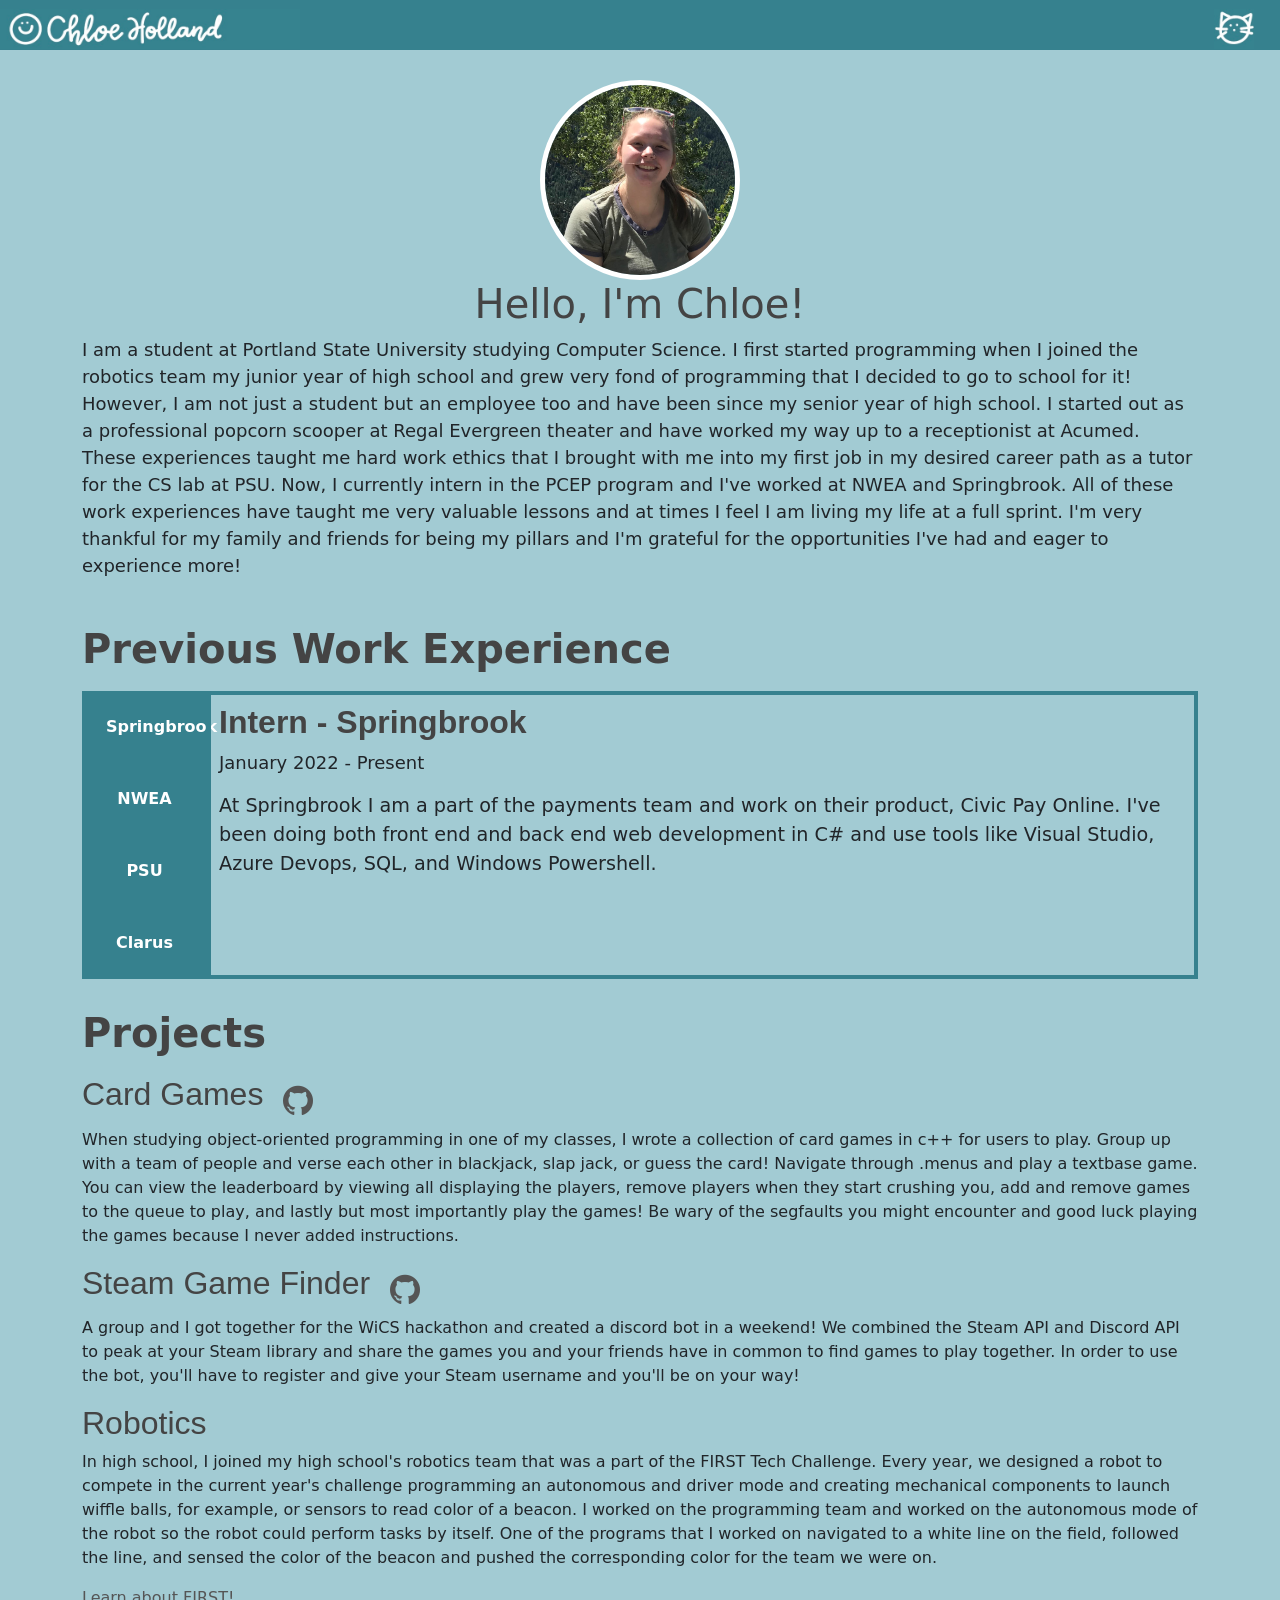
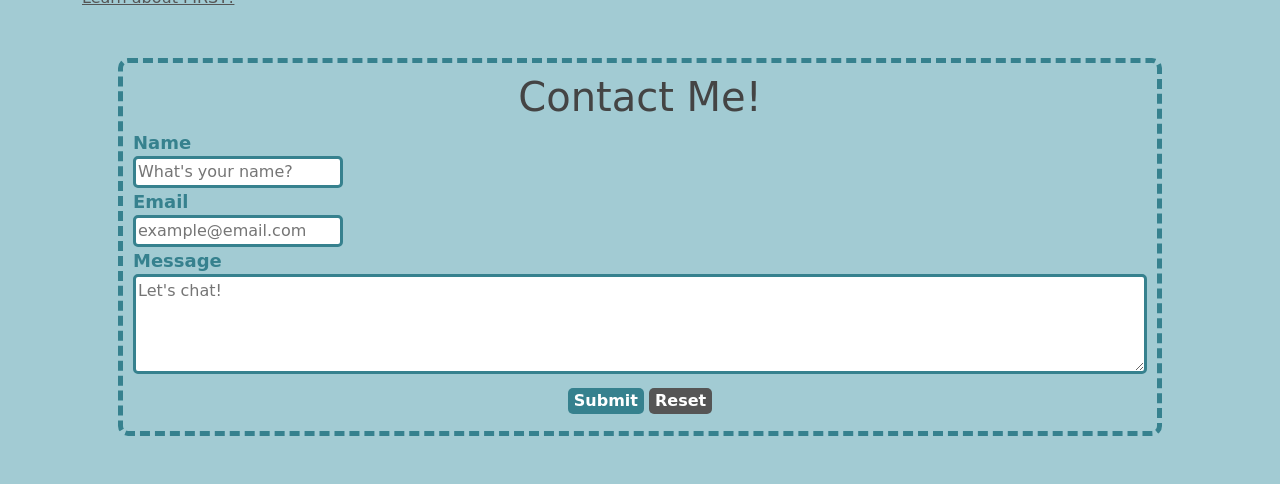
==== commit f108beb2: "formatted projects sectiona and added links to github pages for projects" ====
--- a/index.html
+++ b/index.html
@@ -6,6 +6,7 @@
     <meta http-equiv="X-UA-Compatible" content="IE=edge" />
     <meta name="viewport" content="width=device-width, initial-scale=1.0" />
     <link rel="stylesheet" href="https://cdn.jsdelivr.net/npm/bootstrap@5.0.2/dist/css/bootstrap.min.css" />
+    <link rel="stylesheet" href="https://cdnjs.cloudflare.com/ajax/libs/font-awesome/4.7.0/css/font-awesome.min.css" />
     <link rel="stylesheet" href="css_pages/about.css" />
     <link rel="stylesheet" href="css_pages/contact.css" />
     <link rel="stylesheet" href="css_pages/navbar.css" />
@@ -20,14 +21,15 @@
 <body>
     <div class="navbar-wrapper">
         <nav class="navbar">
-            <a href="#about"><img src="images/header_image.jpg" alt="logo" width="300" height="40" /></a>
+            <a href="#about"><img src="images/header_image.jpg" alt="logo" width="300" height="40" class="header-img" /></a>
             <div class="dropdown">
-                <button type="button" class="header-button">
+                <button type="button" class="menu-btn" onclick="changeImage()">
             <img
               src="images/menu_button.jpg"
               alt="menu button"
               width="40"
               height="40"
+              class="menu-btn-img"
             />
           </button>
                 <div class="dropdown-content">
@@ -113,45 +115,68 @@
     </div>
     <div id="projects" class="container">
         <h1 class="section-header">Projects</h1>
-        <h2>Inheritance Excerise - Card Game</h2>
+        <div class="project-header">
+            <h2 class="title">Card Games</h2>
+            <a href="https://github.com/hollan2/card_game_inheritance_exercise" class="github-link"><i class="fa fa-github"></i
+        ></a>
+        </div>
         <p>
             When studying object-oriented programming in one of my classes, I wrote a collection of card games in c++ for users to play. Group up with a team of people and verse each other in blackjack, slap jack, or guess the card! Navigate through .menus and play
             a textbase game. You can view the leaderboard by viewing all displaying the players, remove players when they start crushing you, add and remove games to the queue to play, and lastly but most importantly play the games! Be wary of the segfaults
             you might encounter and good luck playing the games because I never added instructions.
         </p>
-        <h2>Steam Game Finder</h2>
+        <div class="project-header">
+            <h2 class="title">Steam Game Finder</h2>
+            <a href="https://github.com/hollan2/Steam_game_finder" class="github-link"><i class="fa fa-github"></i
+        ></a>
+        </div>
         <p>
-            The steam game finder discord bot that I created during a WiCS hackathon allows you to find shared games between your friends. I forget if this is fully fleshed out because I know some of my group members wanted to continue working on it after the fact,
-            and I also am not completely positive if the steam side of this works. However, with just a weekend to work on this, our bot is pretty cool!
+            A group and I got together for the WiCS hackathon and created a discord bot in a weekend! We combined the Steam API and Discord API to peak at your Steam library and share the games you and your friends have in common to find games to play together. In
+            order to use the bot, you'll have to register and give your Steam username and you'll be on your way!
         </p>
-        <h2>Robotics</h2>
-        <p>description to be added later with pictures of my robot :D</p>
+        <h2 class="title">Robotics</h2>
+        <p>
+            In high school, I joined my high school's robotics team that was a part of the FIRST Tech Challenge. Every year, we designed a robot to compete in the current year's challenge programming an autonomous and driver mode and creating mechanical components
+            to launch wiffle balls, for example, or sensors to read color of a beacon. I worked on the programming team and worked on the autonomous mode of the robot so the robot could perform tasks by itself. One of the programs that I worked on navigated
+            to a white line on the field, followed the line, and sensed the color of the beacon and pushed the corresponding color for the team we were on.
+        </p>
+        <a href="https://www.firstinspires.org/" class="robotics-link">Learn about FIRST!</a
+      >
     </div>
     <div id="contact" class="container">
-        <div class="form">
-            <h1 class="form-header">Contact Me!</h1>
-            <form>
-                <div class="inputs">
-                    <div class="name">
-                        <label class="label" for="name">Name </label><br />
-                        <input type="text" name="Name" id="name" placeholder="What's your name?" />
-                    </div>
-                    <div class="email">
-                        <label class="label" for="email">Email </label><br />
-                        <input type="email" name="Email" id="email" placeholder="example@email.com" />
-                    </div>
-                    <div class="message">
-                        <label class="label" for="message">Message </label><br />
-                        <textarea id="message" placeholder="Let's chat!"></textarea>
-                    </div>
-                </div>
-                <div class="btn">
-                    <input type="submit" class="submit-btn" value="Submit" />
-                    <input type="reset" class="reset-btn" value="Reset" />
-                </div>
-            </form>
-        </div>
+      <div class="form">
+        <h1 class="form-header">Contact Me!</h1>
+        <form>
+          <div class="inputs">
+            <div class="name">
+              <label class="label" for="name">Name </label><br />
+              <input
+                type="text"
+                name="Name"
+                id="name"
+                placeholder="What's your name?"
+              />
+            </div>
+            <div class="email">
+              <label class="label" for="email">Email </label><br />
+              <input
+                type="email"
+                name="Email"
+                id="email"
+                placeholder="example@email.com"
+              />
+            </div>
+            <div class="message">
+              <label class="label" for="message">Message </label><br />
+              <textarea id="message" placeholder="Let's chat!"></textarea>
+            </div>
+          </div>
+          <div class="btn">
+            <input type="submit" class="submit-btn" value="Submit" />
+            <input type="reset" class="reset-btn" value="Reset" />
+          </div>
+        </form>
+      </div>
     </div>
-</body>
-
+  </body>
 </html>
--- a/css_pages/about.css
+++ b/css_pages/about.css
@@ -5,6 +5,9 @@
 
 #about .image {
     border-radius: 100%;
+    border-style: solid;
+    border-width: 5px;
+    border-color: white;
 }
 
 #about .text {
--- a/css_pages/navbar.css
+++ b/css_pages/navbar.css
@@ -6,11 +6,19 @@
 }
 
 .navbar {
-    display: grid;
-    grid-template-columns: 9fr 1fr;
     height: 50px;
-    align-items: center;
     overflow: hidden;
+}
+
+.header-img {
+    text-align: left;
+}
+
+.menu-btn {
+    text-align: right;
+    background-color: var(--primary);
+    border: none;
+    margin-right: 20px;
 }
 
 .dropdown {
--- a/css_pages/projects.css
+++ b/css_pages/projects.css
@@ -0,0 +1,24 @@
+.project-header {
+    display: flex;
+}
+
+.title {
+    padding-right: 20px;
+}
+
+.github-link {
+    font-size: 35px;
+    color: var(--secondary);
+}
+
+.github-link:hover {
+    color: var(--primary);
+}
+
+.robotics-link {
+    color: var(--secondary);
+}
+
+.robotics-link:hover {
+    color: var(--primary);
+}
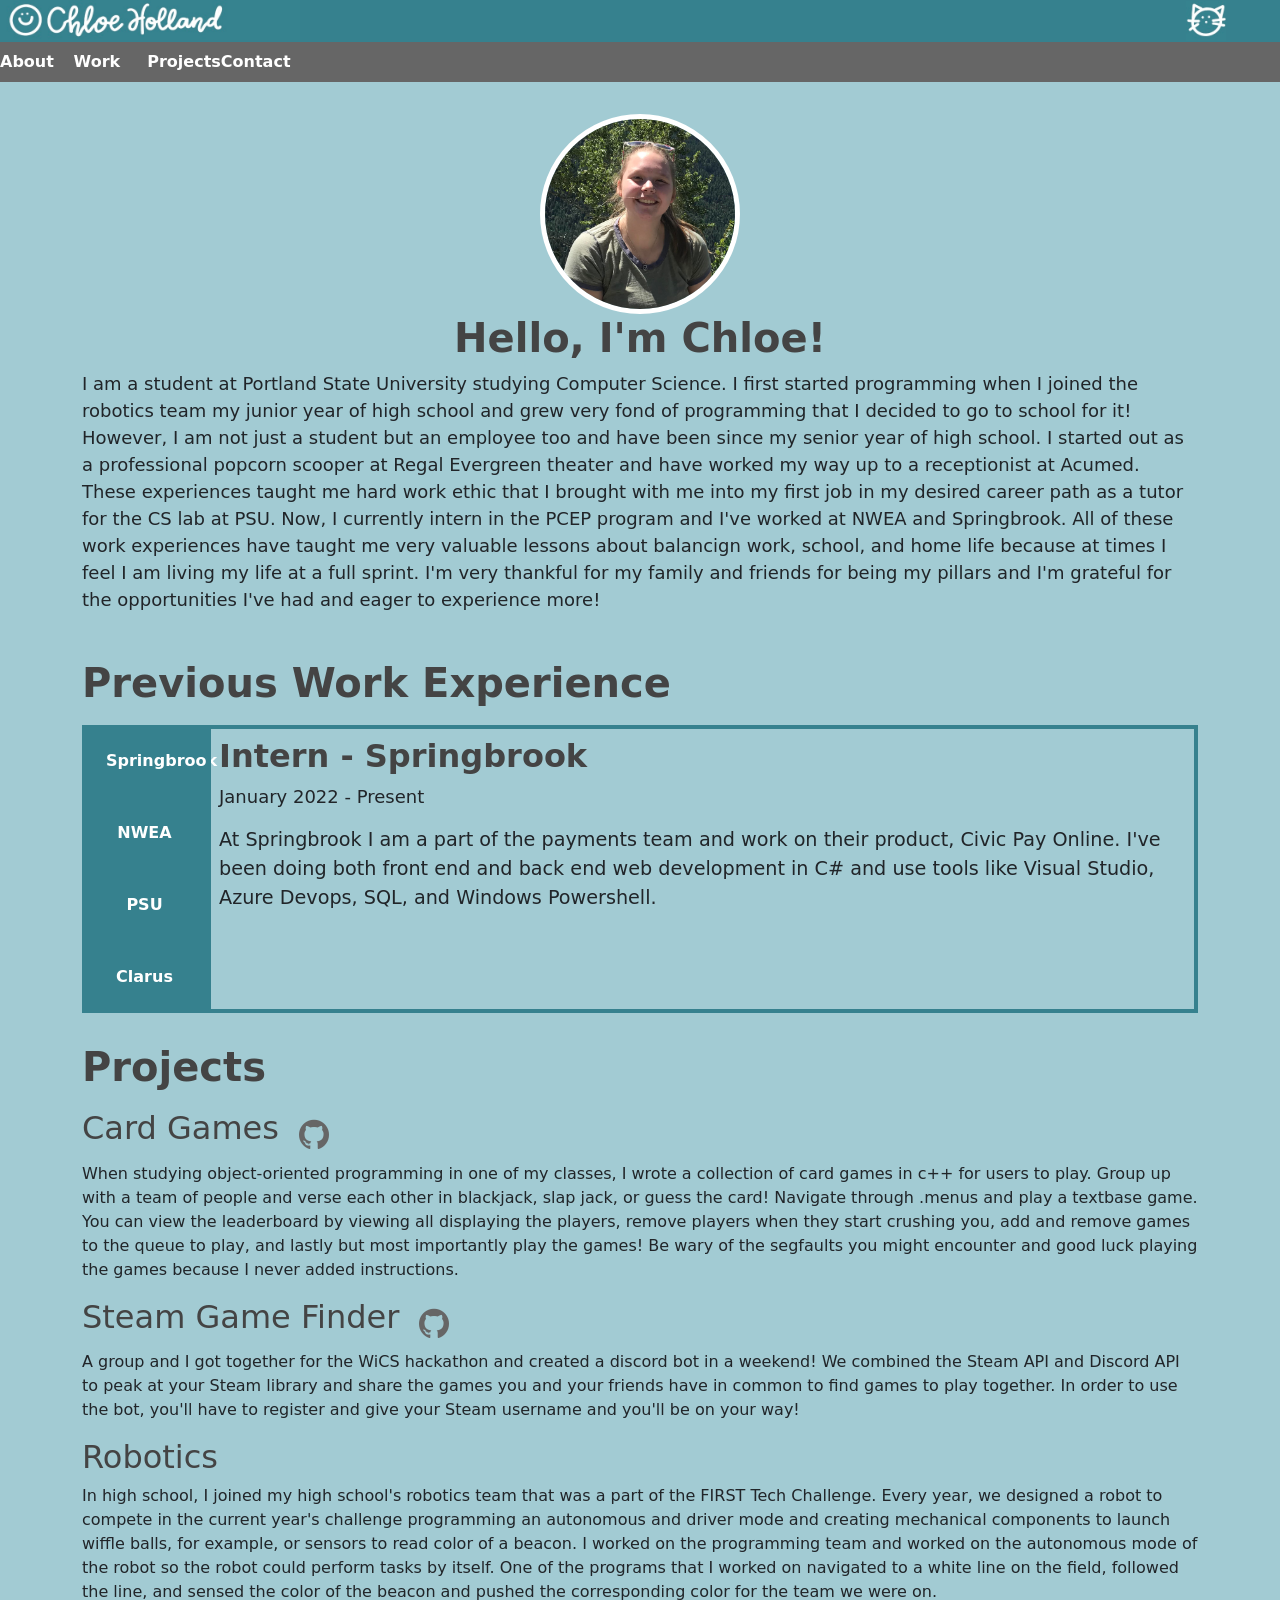
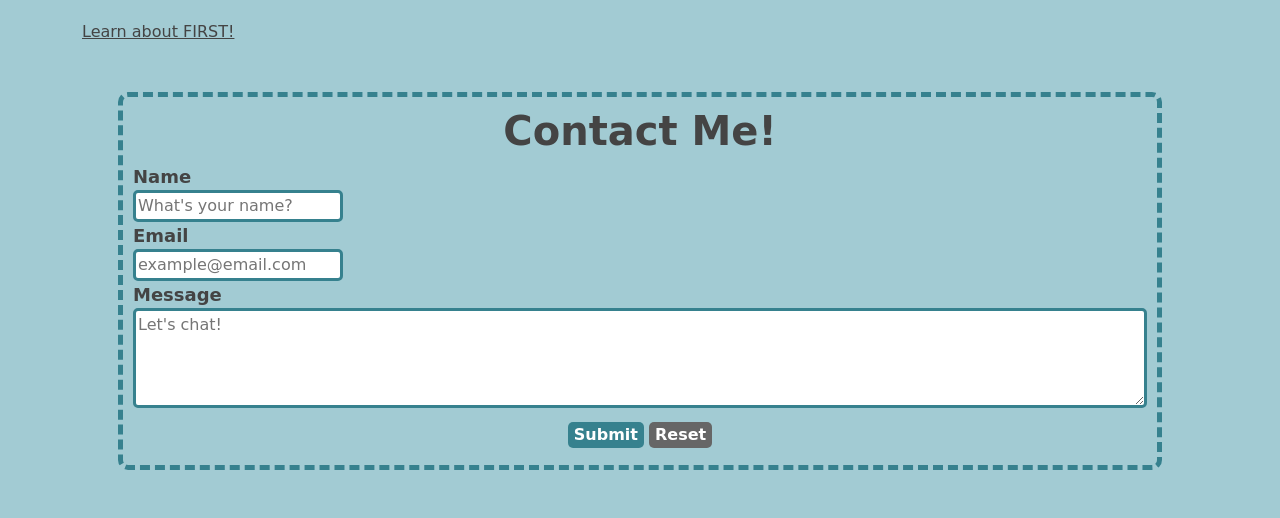
==== commit ae541e39: "Formatted header and added navbar an cleaned files" ====
--- a/index.html
+++ b/index.html
@@ -9,7 +9,7 @@
     <link rel="stylesheet" href="https://cdnjs.cloudflare.com/ajax/libs/font-awesome/4.7.0/css/font-awesome.min.css" />
     <link rel="stylesheet" href="css_pages/about.css" />
     <link rel="stylesheet" href="css_pages/contact.css" />
-    <link rel="stylesheet" href="css_pages/navbar.css" />
+    <link rel="stylesheet" href="css_pages/header.css" />
     <link rel="stylesheet" href="css_pages/prev_work.css" />
     <link rel="stylesheet" href="css_pages/projects.css" />
     <link rel="stylesheet" href="css_pages/shared.css" />
@@ -19,47 +19,46 @@
 </head>
 
 <body>
-    <div class="navbar-wrapper">
-        <nav class="navbar">
-            <a href="#about"><img src="images/header_image.jpg" alt="logo" width="300" height="40" class="header-img" /></a>
-            <div class="dropdown">
-                <button type="button" class="menu-btn" onclick="changeImage()">
-            <img
-              src="images/menu_button.jpg"
-              alt="menu button"
-              width="40"
-              height="40"
-              class="menu-btn-img"
-            />
-          </button>
-                <div class="dropdown-content">
-                    <!-- <ul class="nav-list">
-                        <li class="list-item"> -->
+    <header>
+        <div class="header-decor">
+            <img src="images/header_image.jpg" alt="logo" width="300" height="40" class="header-img" />
+            <button type="button" class="cat-btn" onclick="changeImage()">
+          <img
+            src="images/cat_button.jpg"
+            alt="cat"
+            width="40"
+            height="40"
+            class="cat-btn-img"
+          />
+        </button>
+        </div>
+        <div class="navbar">
+            <ul class="nav-list">
+                <li class="list-item">
                     <a class="nav-link" href="#about"> About</a>
-                    <!-- </li>
-                        <li class="list-item"> -->
+                </li>
+                <li class="list-item">
                     <a class="nav-link" href="#prev-work">Work</a>
-                    <!-- </li>
-                        <li class="list-item"> -->
+                </li>
+                <li class="list-item">
                     <a class="nav-link" href="#projects">Projects</a>
-                    <!-- </li>
-                        <li class="list-item"> -->
+                </li>
+                <li class="list-item">
                     <a class="nav-link" href="#contact">Contact</a>
-                    <!-- </li>
-                    </ul> -->
-                </div>
-            </div>
-        </nav>
-    </div>
+                </li>
+            </ul>
+        </div>
+    </header>
 
     <div id="about" class="container">
         <img class="image" src="images/self_portrait.jpeg" alt="image of Chloe" width="200" height="200" />
-        <h1>Hello, I'm Chloe!</h1>
+        <h1 class="greeting">Hello, I'm Chloe!</h1>
         <p class="text">
             I am a student at Portland State University studying Computer Science. I first started programming when I joined the robotics team my junior year of high school and grew very fond of programming that I decided to go to school for it! However, I am not
             just a student but an employee too and have been since my senior year of high school. I started out as a professional popcorn scooper at Regal Evergreen theater and have worked my way up to a receptionist at Acumed. These experiences taught
-            me hard work ethics that I brought with me into my first job in my desired career path as a tutor for the CS lab at PSU. Now, I currently intern in the PCEP program and I've worked at NWEA and Springbrook. All of these work experiences have
-            taught me very valuable lessons and at times I feel I am living my life at a full sprint. I'm very thankful for my family and friends for being my pillars and I'm grateful for the opportunities I've had and eager to experience more!
+            me hard work ethic that I brought with me into my first job in my desired career path as a tutor for the CS lab at PSU. Now, I currently intern in the PCEP program and I've worked at NWEA and Springbrook. All of these work experiences have
+            taught me very valuable lessons about balancign work, school, and home life because at times I feel I am living my life at a full sprint. I'm very thankful for my family and friends for being my pillars and I'm grateful for the opportunities
+            I've had and eager to experience more!
         </p>
     </div>
     <div id="prev-work" class="container">
--- a/css_pages/about.css
+++ b/css_pages/about.css
@@ -1,6 +1,6 @@
 #about {
     text-align: center;
-    padding-top: 5em;
+    padding-top: 2em;
 }
 
 #about .image {
@@ -13,4 +13,9 @@
 #about .text {
     text-align: left;
     font-size: large;
+}
+
+.greeting {
+    color: var(--text);
+    font-weight: bold;
 }
--- a/css_pages/contact.css
+++ b/css_pages/contact.css
@@ -14,6 +14,8 @@
 .form-header {
     padding: 0;
     text-align: center;
+    color: var(--text);
+    font-weight: bolder;
 }
 
 .inputs {
@@ -23,7 +25,7 @@
 .label {
     font-size: large;
     font-weight: bold;
-    color: var(--primary);
+    color: var(--text);
 }
 
 input {
--- a/css_pages/header.css
+++ b/css_pages/header.css
@@ -0,0 +1,51 @@
+.header-img {
+    text-align: left;
+}
+
+.header-decor {
+    width: 100%;
+    height: auto;
+    background-color: var(--primary);
+    display: grid;
+    grid-template-columns: 9fr 1fr;
+}
+
+.header-img {
+    text-align: left;
+}
+
+.cat-btn {
+    background-color: var(--primary);
+    border: none;
+    margin-right: 20px;
+}
+
+.navbar {
+    height: auto;
+    overflow: hidden;
+    background-color: var(--secondary);
+}
+
+.nav-list {
+    list-style-type: none;
+    display: grid;
+    grid-template-columns: repeat(4, 1fr);
+    margin: 0;
+    padding: 0;
+}
+
+.list-item {
+    display: inline-block;
+}
+
+.nav-link {
+    display: block;
+    background-color: var(--secondary);
+    color: white;
+    text-decoration: none;
+    font-weight: bold;
+}
+
+.nav-link:hover {
+    color: #999;
+}
--- a/css_pages/projects.css
+++ b/css_pages/projects.css
@@ -16,7 +16,7 @@
 }
 
 .robotics-link {
-    color: var(--secondary);
+    color: var(--text);
 }
 
 .robotics-link:hover {
--- a/css_pages/shared.css
+++ b/css_pages/shared.css
@@ -1,24 +1,16 @@
-h1 {
-    color: #444444;
+body {
+    background-color: var(--primarylight);
 }
 
 .section-header {
+    color: var(--text);
     padding-top: 0.75em;
     padding-bottom: 0.25em;
     font-weight: bolder;
 }
 
-body {
-    background-color: var(--primarylight);
-    /* padding-top: 2em; */
-    /* display: grid;
-    grid-template-rows: repeat(5, 3fr); */
-}
-
 h2 {
-    /* padding-top: 0.75em; */
-    color: #444444;
-    font-family: 'Lucida Sans', 'Lucida Sans Regular', 'Lucida Grande', 'Lucida Sans Unicode', Geneva, Verdana, sans-serif;
+    color: var(--text);
 }
 
 
--- a/css_pages/styles.css
+++ b/css_pages/styles.css
@@ -2,6 +2,6 @@
     --primary: rgb(54, 129, 142);
     --primarymid: rgb(113, 176, 187);
     --primarylight: rgb(162, 203, 211);
-    --secondary: #555555;
+    --secondary: #666666;
     --text: #444444;
 }
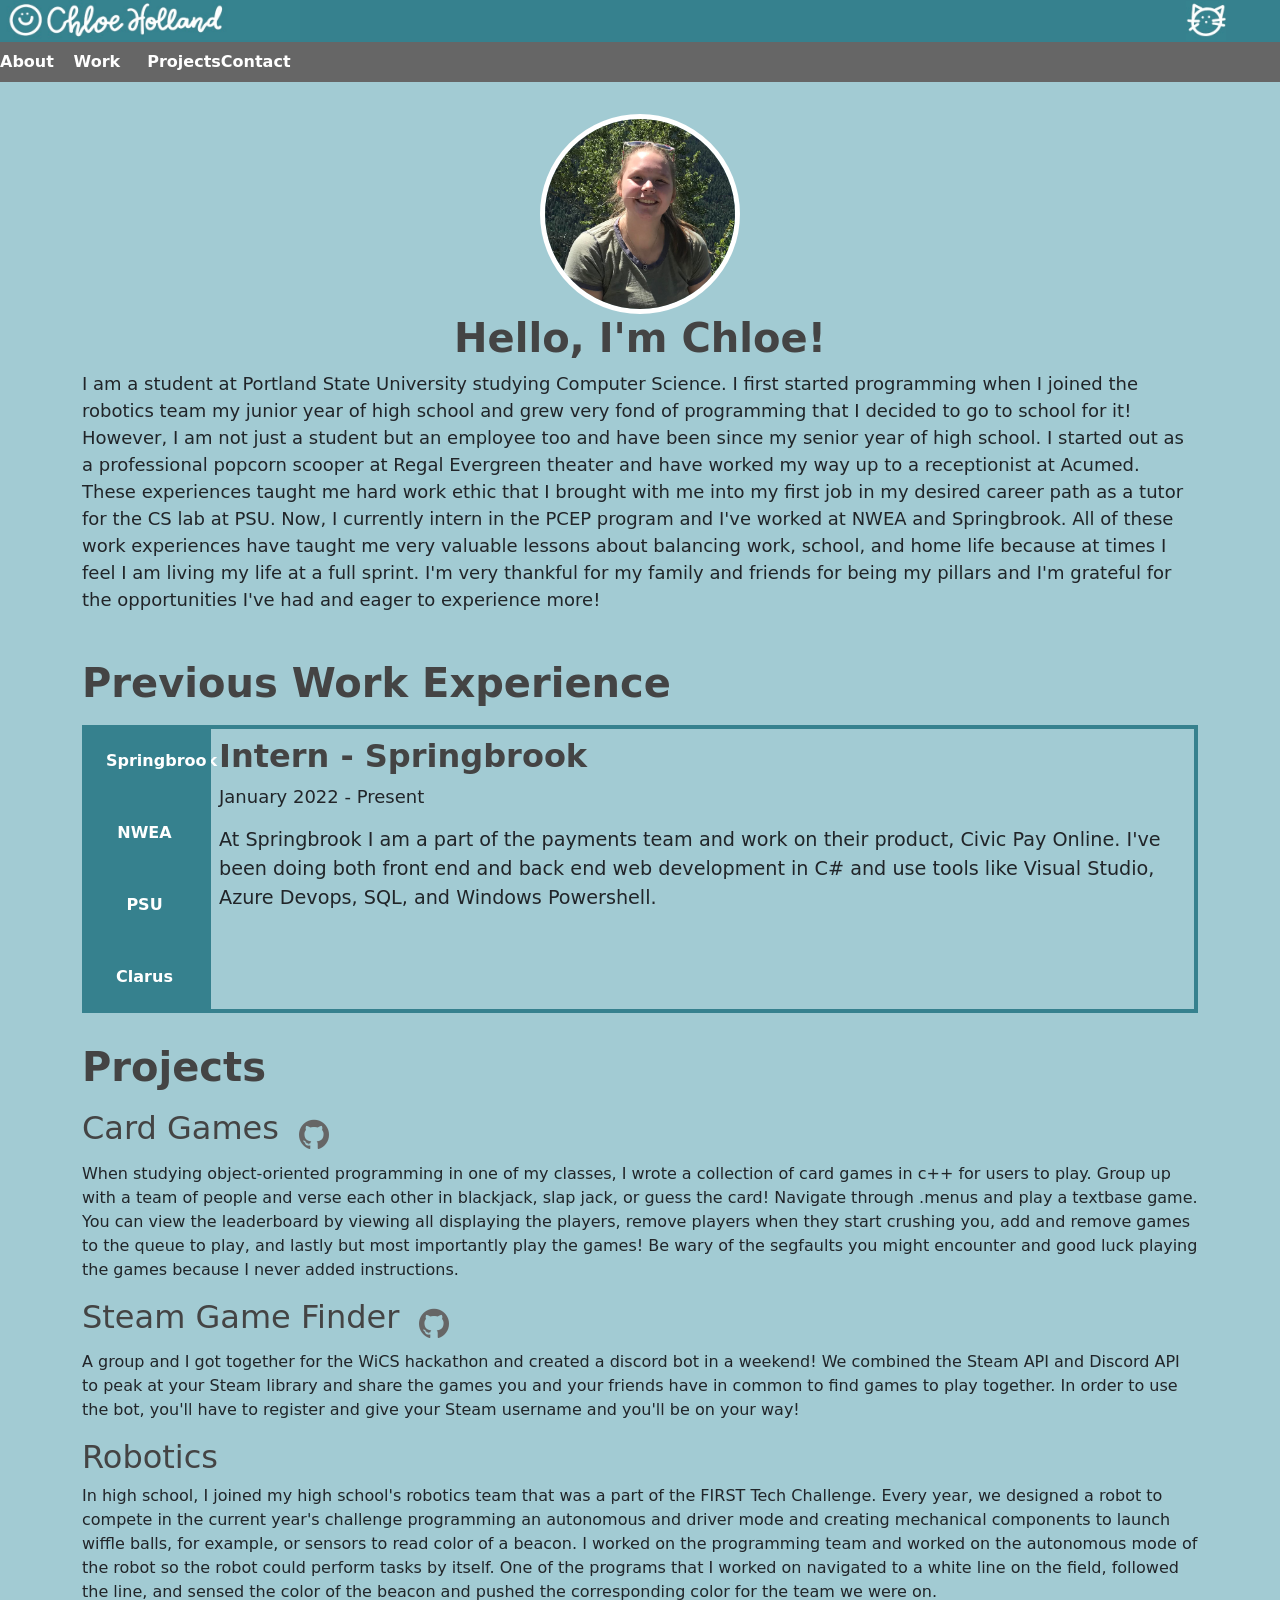
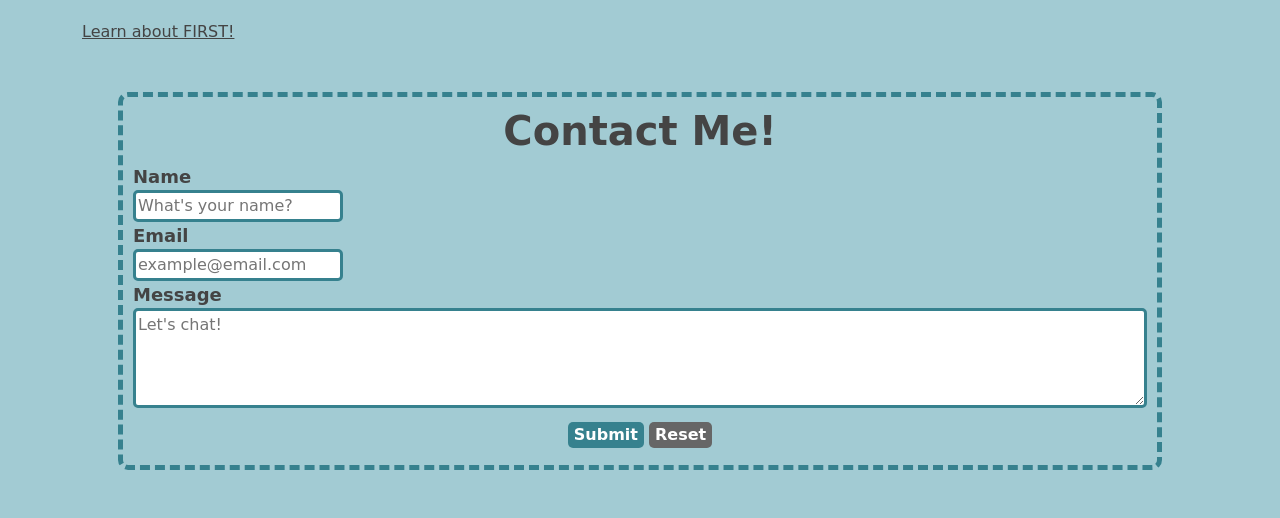
==== commit ab78d32d: "Update index.html Fixed spelling issue" ====
--- a/index.html
+++ b/index.html
@@ -57,7 +57,7 @@
             I am a student at Portland State University studying Computer Science. I first started programming when I joined the robotics team my junior year of high school and grew very fond of programming that I decided to go to school for it! However, I am not
             just a student but an employee too and have been since my senior year of high school. I started out as a professional popcorn scooper at Regal Evergreen theater and have worked my way up to a receptionist at Acumed. These experiences taught
             me hard work ethic that I brought with me into my first job in my desired career path as a tutor for the CS lab at PSU. Now, I currently intern in the PCEP program and I've worked at NWEA and Springbrook. All of these work experiences have
-            taught me very valuable lessons about balancign work, school, and home life because at times I feel I am living my life at a full sprint. I'm very thankful for my family and friends for being my pillars and I'm grateful for the opportunities
+            taught me very valuable lessons about balancing work, school, and home life because at times I feel I am living my life at a full sprint. I'm very thankful for my family and friends for being my pillars and I'm grateful for the opportunities
             I've had and eager to experience more!
         </p>
     </div>
@@ -178,4 +178,4 @@
       </div>
     </div>
   </body>
-</html>+</html>
